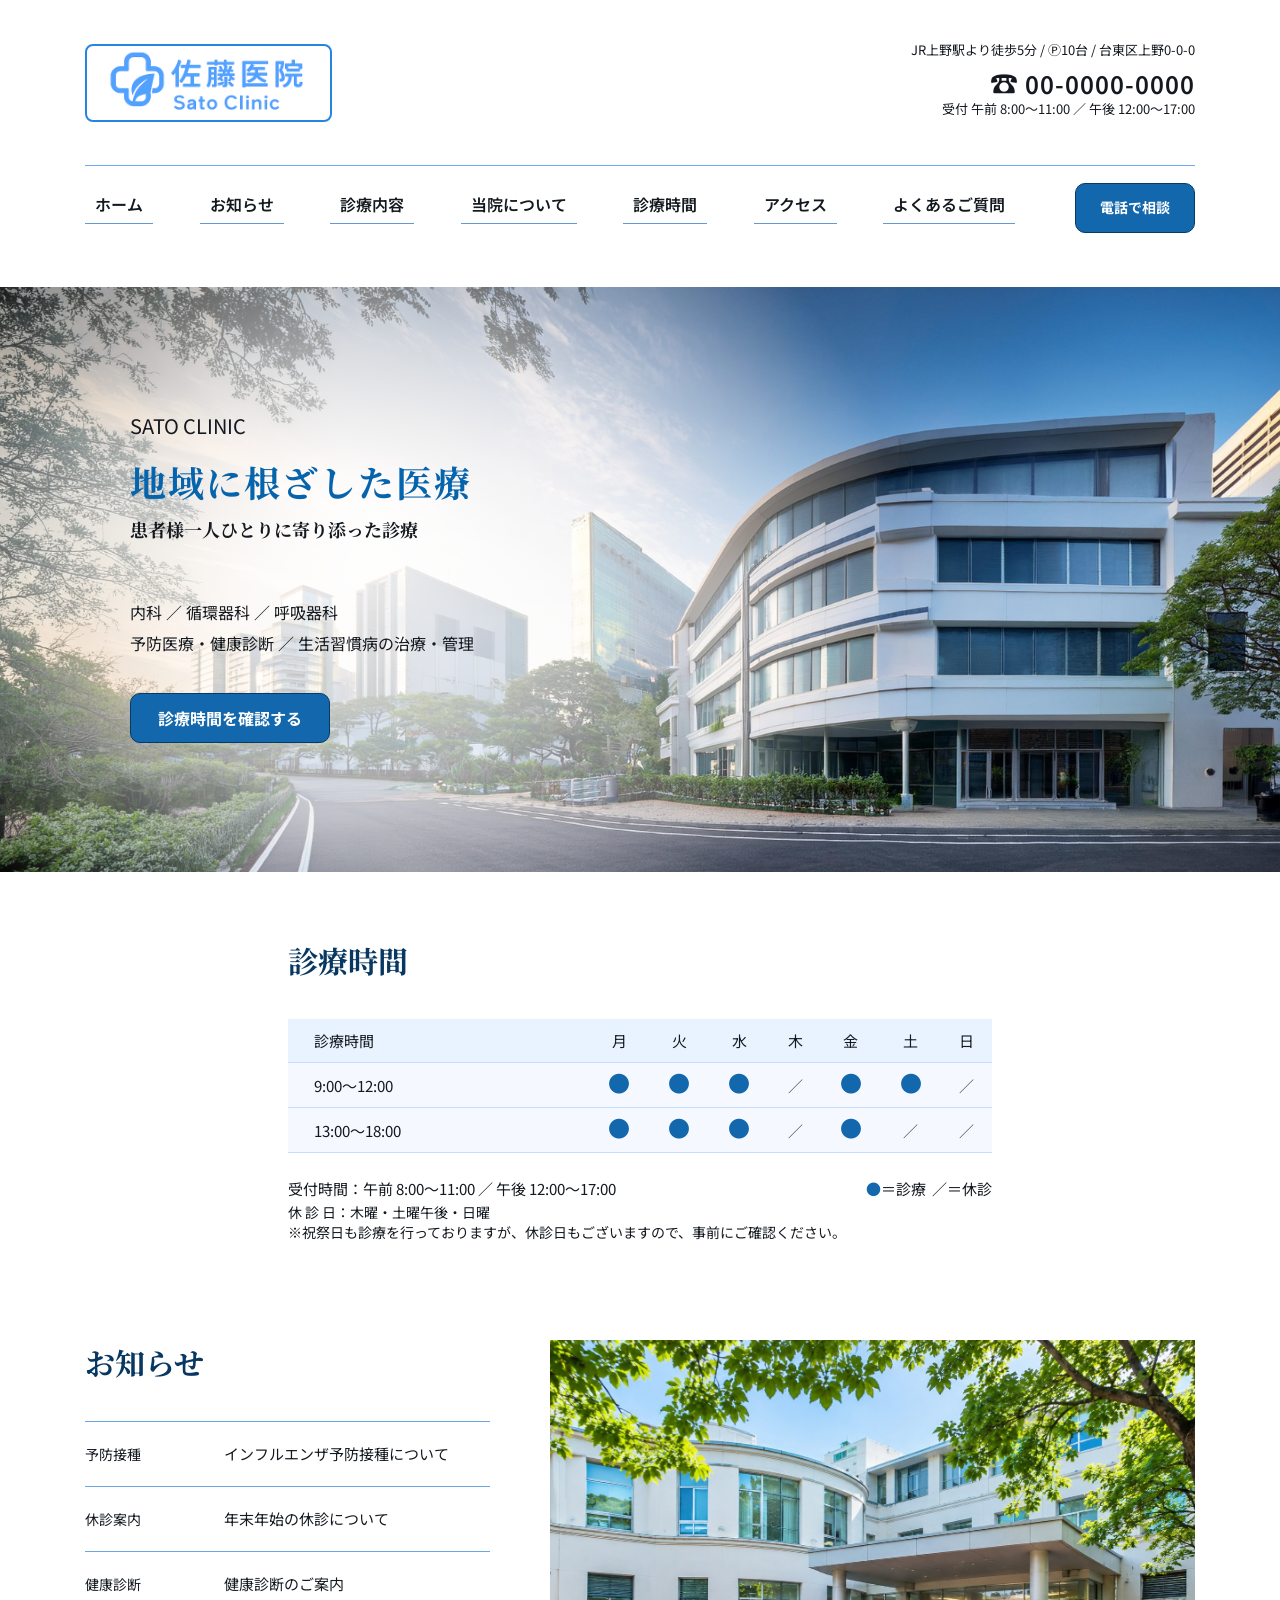
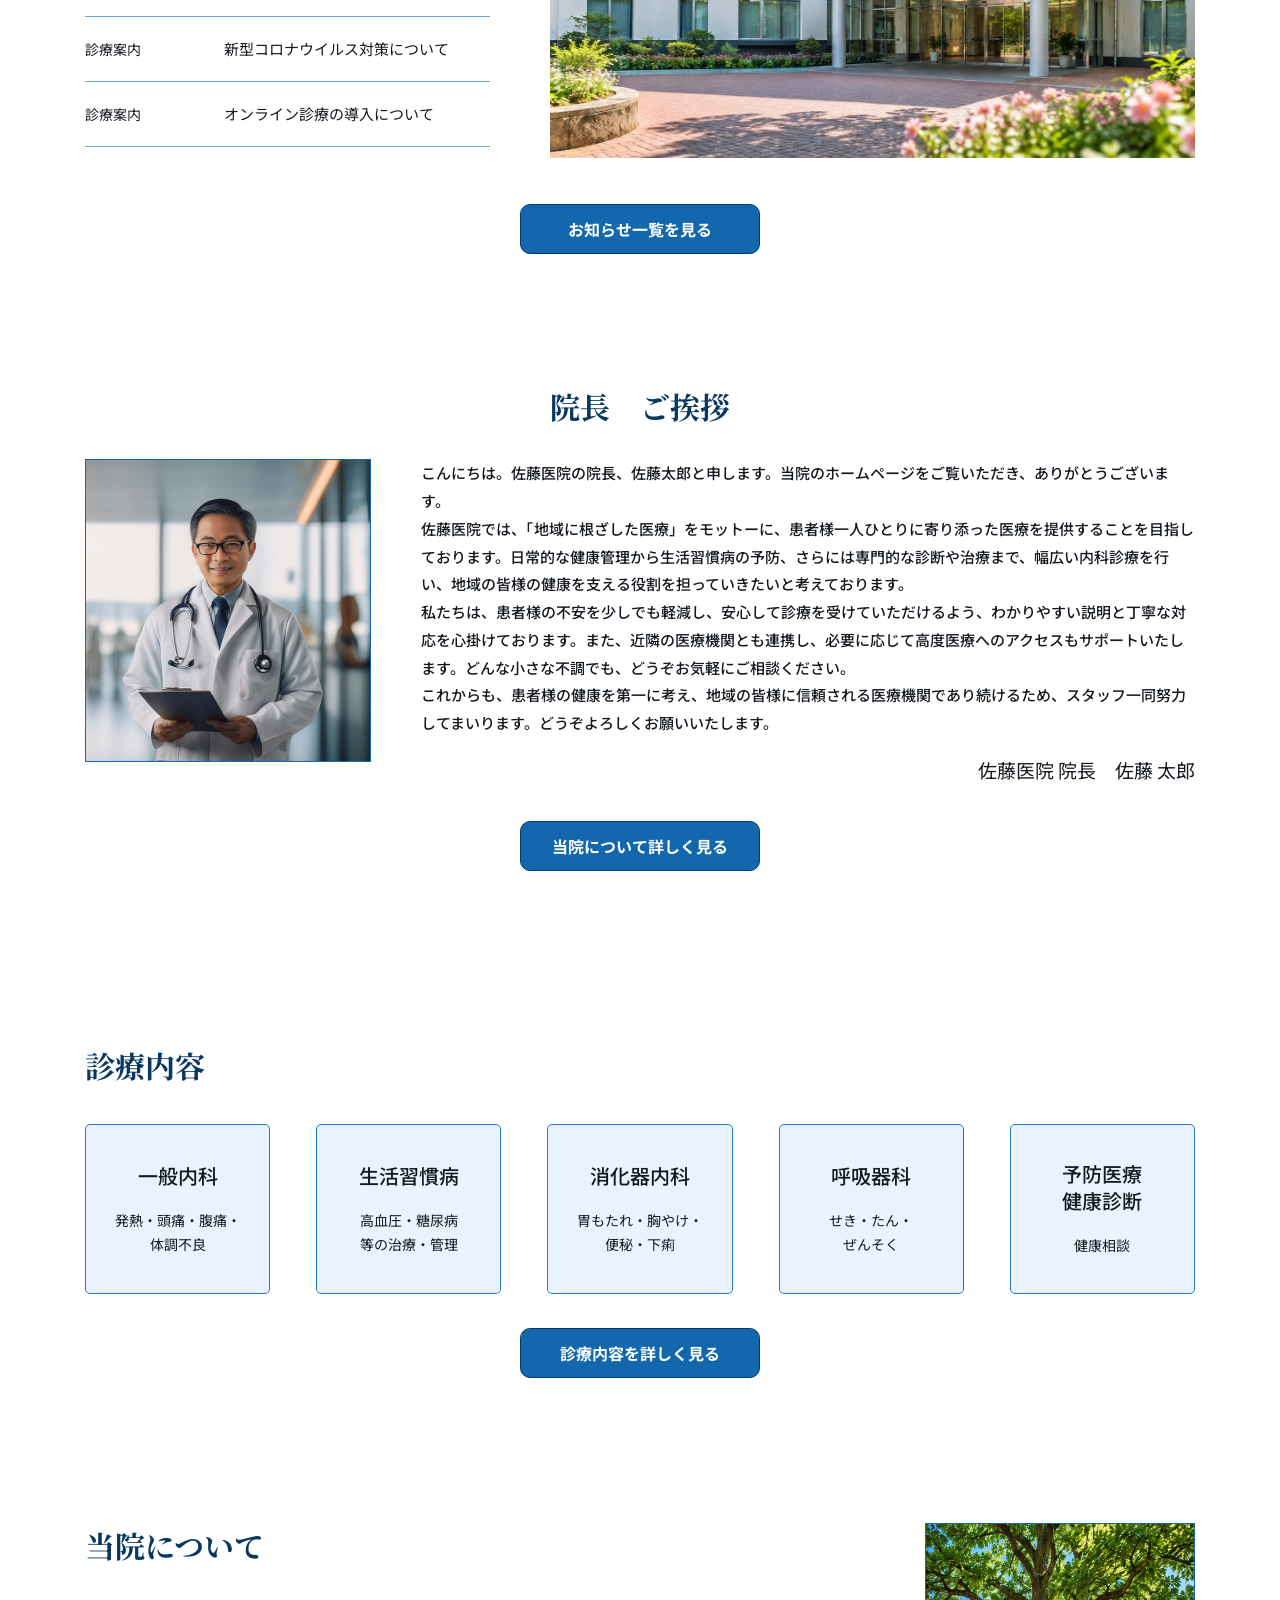
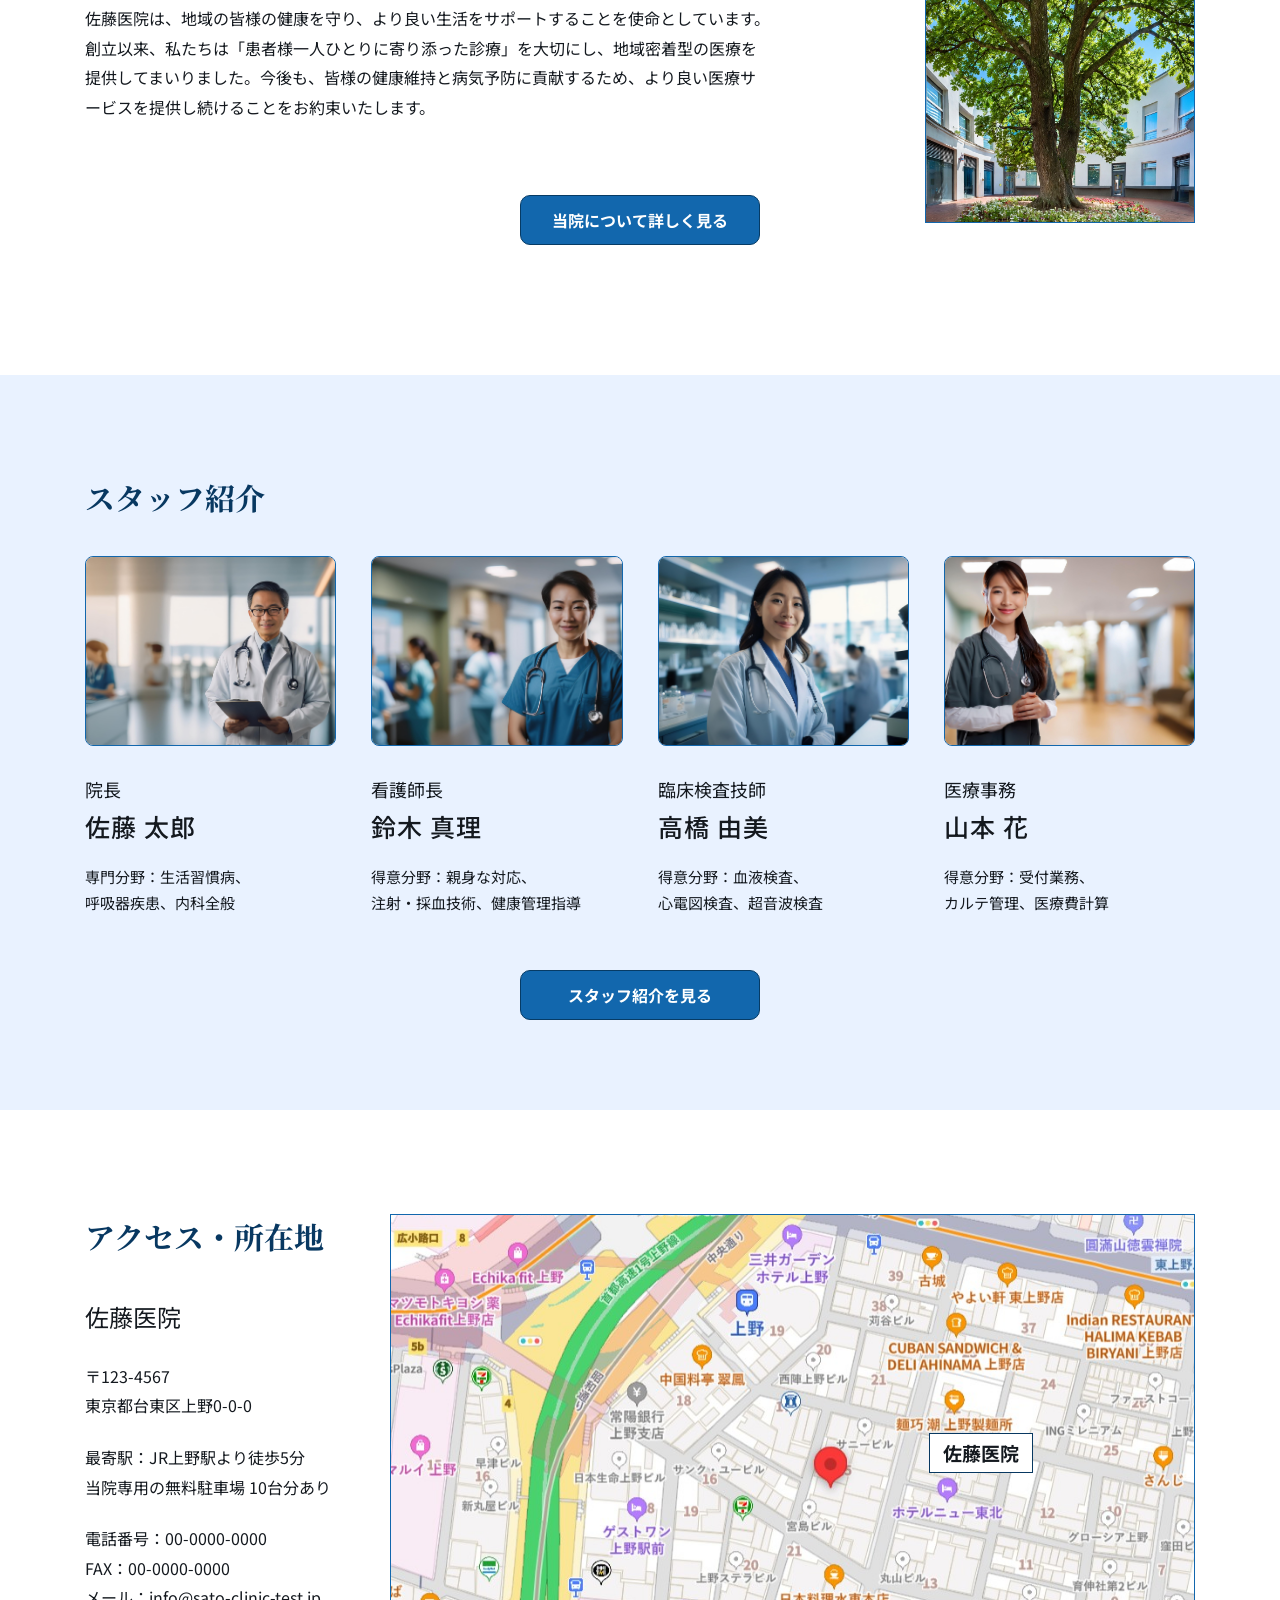
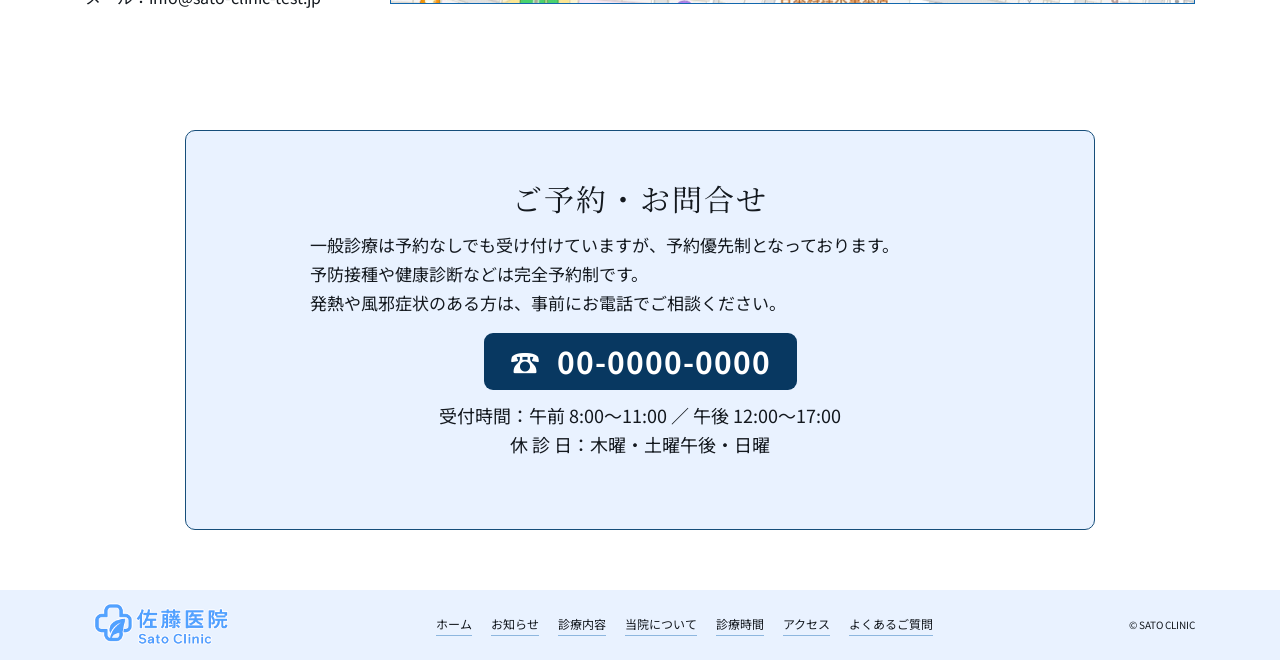
==== index.html @ e8b2b2b7 "佐藤医院フォルダ修正済み" ====
<!doctype html>
<html lang="ja"><head><meta charset="UTF-8"><meta name="viewport" content="width=device-width, initial-scale=1.0"><meta name="description" content="佐藤医院｜地域に根ざした医療。内科・循環器科・呼吸器科・予防医療・健康診断。"><title>ホーム | 佐藤医院</title>
<link rel="preconnect" href="https://fonts.googleapis.com"><link rel="preconnect" href="https://fonts.gstatic.com" crossorigin>
<link href="https://fonts.googleapis.com/css2?family=Noto+Sans+JP:wght@400;500;600;700&family=Noto+Serif+JP:wght@400;500;600;700&display=swap" rel="stylesheet"><link rel="stylesheet" href="./css/style.css"></head>
<body><a class="skip-link" href="#main">本文へ移動</a><header class="site-header" id="top"><div class="container header-main">
 <a href="index.html" class="site-logo"><img src="./img/Logo/logo.png" alt="佐藤医院 Sato Clinic"></a>
 <div class="header-contact"><p>JR上野駅より徒歩5分 / Ⓟ10台 / 台東区上野0-0-0</p><a class="header-phone" href="tel:0000000000"><span aria-hidden="true">☎</span> 00-0000-0000</a><p>受付 午前 8:00〜11:00 ／ 午後 12:00〜17:00</p></div></div>
 <nav class="container primary-nav" aria-label="メインナビゲーション"><div class="nav-links"><a href="index.html" aria-current="page">ホーム</a><a href="news.html" >お知らせ</a><a href="services.html" >診療内容</a><a href="about.html" >当院について</a><a href="hours.html#hours" >診療時間</a><a href="hours.html#access" >アクセス</a><a href="faq.html" >よくあるご質問</a></div><a class="button button-nav" href="tel:0000000000">電話で相談</a></nav></header><main id="main"><section class="hero"><div class="hero-image"></div><div class="container hero-overlay"><div class="hero-copy"><p class="hero-kicker">SATO CLINIC</p><h1>地域に根ざした医療</h1><p class="hero-subtitle">患者様一人ひとりに寄り添った診療</p><p class="hero-specialties">内科 ／ 循環器科 ／ 呼吸器科<br>予防医療・健康診断 ／ 生活習慣病の治療・管理</p><a class="button " href="hours.html#hours">診療時間を確認する</a></div></div></section>
<section class="home-hours section-space" id="home-hours"><div class="hours-home-wrap"><h2 class="section-heading">診療時間</h2><div class="hours-table"><table><thead><tr><th scope="col">診療時間</th><th scope="col">月</th><th scope="col">火</th><th scope="col">水</th><th scope="col">木</th><th scope="col">金</th><th scope="col">土</th><th scope="col">日</th></tr></thead><tbody><tr><th scope="row">9:00〜12:00</th><td><span class="open-mark" aria-label="診療">●</span></td><td><span class="open-mark" aria-label="診療">●</span></td><td><span class="open-mark" aria-label="診療">●</span></td><td class="off">／</td><td><span class="open-mark" aria-label="診療">●</span></td><td><span class="open-mark" aria-label="診療">●</span></td><td class="off">／</td></tr><tr><th scope="row">13:00〜18:00</th><td><span class="open-mark" aria-label="診療">●</span></td><td><span class="open-mark" aria-label="診療">●</span></td><td><span class="open-mark" aria-label="診療">●</span></td><td class="off">／</td><td><span class="open-mark" aria-label="診療">●</span></td><td class="off">／</td><td class="off">／</td></tr></tbody></table>
 <div class="hours-info"><span>受付時間：午前 8:00〜11:00 ／ 午後 12:00〜17:00</span><span><b class="open-mark">●</b>＝診療&nbsp; ／＝休診</span></div>
 <p>休 診 日：木曜・土曜午後・日曜<br>※祝祭日も診療を行っておりますが、休診日もございますので、事前にご確認ください。</p></div></div></section>
<section class="home-news section-space"><div class="container home-news-layout"><div><h2 class="section-heading">お知らせ</h2><ul class="news-list"><li><span class="news-cat">予防接種</span><a href="news.html#flu">インフルエンザ予防接種について</a></li><li><span class="news-cat">休診案内</span><a href="news.html#holiday">年末年始の休診について</a></li><li><span class="news-cat">健康診断</span><a href="news.html#checkup">健康診断のご案内</a></li><li><span class="news-cat">診療案内</span><a href="news.html#covid">新型コロナウイルス対策について</a></li><li><span class="news-cat">診療案内</span><a href="news.html#online">オンライン診療の導入について</a></li></ul></div><div class="news-visual"><img src="./img/courtyard-entrance.jpg" alt="木々と花に囲まれた佐藤医院の入口" loading="lazy"></div></div><div class="center-action"><a class="button wide-button" href="news.html">お知らせ一覧を見る</a></div></section>
<section class="home-greeting section-space"><div class="container"><h2 class="section-heading center">院長　ご挨拶</h2><div class="greeting-layout"><img class="greeting-photo" src="./img/Doctor_Image/sato_taro.jpg" alt="院長 佐藤太郎" loading="lazy"><div class="greeting-copy"><p>こんにちは。佐藤医院の院長、佐藤太郎と申します。当院のホームページをご覧いただき、ありがとうございます。</p>
<p>佐藤医院では、「地域に根ざした医療」をモットーに、患者様一人ひとりに寄り添った医療を提供することを目指しております。日常的な健康管理から生活習慣病の予防、さらには専門的な診断や治療まで、幅広い内科診療を行い、地域の皆様の健康を支える役割を担っていきたいと考えております。</p>
<p>私たちは、患者様の不安を少しでも軽減し、安心して診療を受けていただけるよう、わかりやすい説明と丁寧な対応を心掛けております。また、近隣の医療機関とも連携し、必要に応じて高度医療へのアクセスもサポートいたします。どんな小さな不調でも、どうぞお気軽にご相談ください。</p>
<p>これからも、患者様の健康を第一に考え、地域の皆様に信頼される医療機関であり続けるため、スタッフ一同努力してまいります。どうぞよろしくお願いいたします。</p><p class="signature">佐藤医院 院長　佐藤 太郎</p></div></div><div class="center-action"><a class="button wide-button" href="about.html#greeting">当院について詳しく見る</a></div></div></section>
<section class="home-services section-space"><div class="container"><h2 class="section-heading">診療内容</h2><div class="service-teasers"><a href="services.html#general"><strong>一般内科</strong><span>発熱・頭痛・腹痛・<br>体調不良</span></a><a href="services.html#lifestyle"><strong>生活習慣病</strong><span>高血圧・糖尿病<br>等の治療・管理</span></a><a href="services.html#digestive"><strong>消化器内科</strong><span>胃もたれ・胸やけ・<br>便秘・下痢</span></a><a href="services.html#respiratory"><strong>呼吸器科</strong><span>せき・たん・<br>ぜんそく</span></a><a href="services.html#exam"><strong>予防医療<br>健康診断</strong><span>健康相談</span></a></div><div class="center-action"><a class="button wide-button" href="services.html">診療内容を詳しく見る</a></div></div></section>
<section class="home-about section-space"><div class="container about-home-layout"><div><h2 class="section-heading">当院について</h2><p>佐藤医院は、地域の皆様の健康を守り、より良い生活をサポートすることを使命としています。創立以来、私たちは「患者様一人ひとりに寄り添った診療」を大切にし、地域密着型の医療を提供してまいりました。今後も、皆様の健康維持と病気予防に貢献するため、より良い医療サービスを提供し続けることをお約束いたします。</p></div><img src="./img/courtyard-tree.jpg" alt="中庭の大きな木" loading="lazy"></div><div class="center-action"><a class="button wide-button" href="about.html">当院について詳しく見る</a></div></section>
<section class="home-staff section-space"><div class="container"><h2 class="section-heading">スタッフ紹介</h2><div class="staff-grid"><article class="staff-card"><img src="./img/Doctor_Image/sato_taro.jpg" alt="佐藤 太郎の写真" loading="lazy"><div class="staff-role">院長</div><h3>佐藤 太郎</h3><p>専門分野：生活習慣病、<br>呼吸器疾患、内科全般</p></article><article class="staff-card"><img src="./img/Doctor_Image/suzuki_mari.jpg" alt="鈴木 真理の写真" loading="lazy"><div class="staff-role">看護師長</div><h3>鈴木 真理</h3><p>得意分野：親身な対応、<br>注射・採血技術、健康管理指導</p></article><article class="staff-card"><img src="./img/Doctor_Image/takahashi_yumi.jpg" alt="高橋 由美の写真" loading="lazy"><div class="staff-role">臨床検査技師</div><h3>高橋 由美</h3><p>得意分野：血液検査、<br>心電図検査、超音波検査</p></article><article class="staff-card"><img src="./img/Doctor_Image/yamamoto_hana.jpg" alt="山本 花の写真" loading="lazy"><div class="staff-role">医療事務</div><h3>山本 花</h3><p>得意分野：受付業務、<br>カルテ管理、医療費計算</p></article></div><div class="center-action"><a class="button wide-button" href="about.html#staff">スタッフ紹介を見る</a></div></div></section>
<section class="home-access section-space"><div class="container access-home-layout"><div><h2 class="section-heading">アクセス・所在地</h2><p class="access-name">佐藤医院</p><p>〒123-4567<br>東京都台東区上野0-0-0</p><p>最寄駅：JR上野駅より徒歩5分<br>当院専用の無料駐車場 10台分あり</p><p>電話番号：00-0000-0000<br>FAX：00-0000-0000<br>メール：info@sato-clinic-test.jp</p></div><a class="map-frame" href="hours.html#access"><img src="./img/map.jpg" alt="佐藤医院付近の地図" loading="lazy"><span>佐藤医院</span></a></div></section>
<div class="container home-cta"><aside class="contact-box" aria-label="ご予約・お問い合わせ"><h2>ご予約・お問合せ</h2><p class="cta-note">一般診療は予約なしでも受け付けていますが、予約優先制となっております。<br>予防接種や健康診断などは完全予約制です。<br>発熱や風邪症状のある方は、事前にお電話でご相談ください。</p><a class="contact-tel" href="tel:0000000000">☎ &nbsp;00-0000-0000</a>
 <p>受付時間：午前 8:00〜11:00 ／ 午後 12:00〜17:00<br>休 診 日：木曜・土曜午後・日曜</p></aside></div></main><footer class="site-footer"><div class="container footer-inner"><a href="index.html" class="footer-logo"><img src="./img/Logo/logo.png" alt="佐藤医院"></a><nav aria-label="フッターナビゲーション"><a href="index.html">ホーム</a><a href="news.html">お知らせ</a><a href="services.html">診療内容</a><a href="about.html">当院について</a><a href="hours.html#hours">診療時間</a><a href="hours.html#access">アクセス</a><a href="faq.html">よくあるご質問</a></nav><small>© SATO CLINIC</small></div></footer></body></html>
---- css/style.css ----
@charset "UTF-8";
:root{--blue:#1267ad;--deep:#083861;--pale:#e9f2ff;--pale2:#f3f7ff;--line:#68a8e5;--text:#14191f;}
*,*::before,*::after{box-sizing:border-box}html{scroll-behavior:smooth}body{margin:0;min-width:1200px;font-family:'Noto Sans JP',sans-serif;font-size:16px;line-height:1.72;color:var(--text);background:#fff}a{color:inherit;text-decoration:none}a:hover{opacity:.78}img{display:block;max-width:100%}h1,h2,h3,h4,p{margin-top:0}p{margin-bottom:16px}.container{width:1110px;max-width:calc(100% - 60px);margin-inline:auto}.narrow-page{width:910px;margin-inline:auto}.skip-link{position:absolute;top:-70px;left:12px;background:white;padding:12px;z-index:90}.skip-link:focus{top:5px}
.site-header{background:#fff}.header-main{height:166px;display:flex;align-items:center;justify-content:space-between;border-bottom:1px solid #70aaf2}.site-logo img{width:247px;height:auto}.header-contact{text-align:right;line-height:1.3}.header-contact p{font-size:13px;margin:0 0 5px}.header-contact .header-phone{font-size:24px;font-weight:600;letter-spacing:1px;display:block}.header-contact .header-phone span{font-size:28px}.primary-nav{display:flex;align-items:center;justify-content:space-between;height:83px;gap:40px}.nav-links{display:flex;align-items:center;justify-content:space-between;flex:1;max-width:930px}.nav-links a{display:block;white-space:nowrap;font-size:16px;font-weight:600;border-bottom:1px solid #629ad1;padding:0 10px 5px}.button{display:inline-flex;align-items:center;justify-content:center;background:var(--blue);border:1px solid #063b65;color:#fff;border-radius:10px;font-weight:700;text-align:center;min-height:50px;padding:10px 27px;line-height:1.5;white-space:nowrap;transition:background .15s,opacity .15s}.button:hover{background:#074f8d;opacity:1}.button-nav{border-radius:10px;min-width:120px;font-size:14px;min-height:50px;padding:8px 14px}.wide-button{width:240px}.button-small{min-height:38px;font-size:14px;border-radius:6px;padding:5px 20px}
.site-footer{margin-top:60px;background:var(--pale);min-height:70px}.footer-inner{display:flex;justify-content:space-between;align-items:center;min-height:70px;gap:25px}.footer-logo img{width:155px}.site-footer nav{display:flex;align-items:center;justify-content:space-between;gap:19px}.site-footer nav a{font-size:12px;border-bottom:1px solid #8eb7df;white-space:nowrap}.site-footer small{white-space:nowrap;font-size:10px}.section-heading{font-family:'Noto Serif JP',serif;font-size:30px;font-weight:700;line-height:1.5;color:var(--deep);margin-bottom:36px}.section-heading.center{text-align:center}.section-space{padding-top:90px;padding-bottom:70px}.center-action{text-align:center;margin-top:34px}
.hero{height:585px;position:relative;overflow:hidden}.hero-image{position:absolute;inset:0;background:url('../img/hero.jpg') center center/cover no-repeat}.hero-overlay{position:relative;height:100%;display:flex;align-items:center}.hero-copy{margin-left:45px;margin-top:-7px;max-width:670px}.hero-kicker{font-size:20px;margin-bottom:12px}.hero h1{font-family:'Noto Serif JP',serif;color:#0664ad;font-size:36px;letter-spacing:2px;line-height:1.5;margin-bottom:5px}.hero-subtitle{font-family:'Noto Serif JP',serif;font-weight:700;font-size:18px}.hero-specialties{margin-top:52px;line-height:1.95;font-size:16px;margin-bottom:34px}.hero .button{min-width:180px}
.hours-home-wrap{width:704px;margin:auto}.home-hours{padding-top:66px;padding-bottom:26px}.hours-table{width:100%;font-size:15px}.hours-table table{width:100%;border-collapse:collapse;text-align:center}.hours-table th,.hours-table td{padding:8px 12px;border-bottom:1px solid #c6ddff;white-space:nowrap;line-height:1.8}.hours-table thead{background:var(--pale)}.hours-table tbody{background:#f5f8ff}.hours-table thead th{font-weight:400}.hours-table th:first-child{text-align:left;padding-left:26px;min-width:230px;font-weight:400}.hours-table .open-mark,.open-mark{color:var(--blue)}.hours-table td .open-mark{font-size:22px;line-height:1}.hours-table .off{color:#4c4c4c}.hours-info{display:flex;justify-content:space-between;gap:10px;padding-top:23px}.hours-table>p{font-size:14px;line-height:1.45;margin:0}
.home-news{padding-top:72px;padding-bottom:50px}.home-news-layout{display:grid;grid-template-columns:405px 1fr;gap:60px;align-items:start}.home-news .news-visual img{width:645px;height:418px;object-fit:cover}.news-list{padding:0;list-style:none;margin:10px 0 0;border-top:1px solid var(--line)}.news-list li{border-bottom:1px solid var(--line);display:flex;align-items:center;gap:35px;padding:18px 0;min-height:65px}.news-list a{font-size:15px}.news-cat{font-size:14px;white-space:nowrap;min-width:104px}.home-news .center-action{margin-top:46px}
.home-greeting{padding-top:80px;padding-bottom:90px}.home-greeting .section-heading{margin-bottom:30px}.greeting-layout{display:grid;grid-template-columns:286px 1fr;gap:50px;align-items:start}.greeting-photo{width:286px;height:303px;object-fit:cover;object-position:90% center;border:1px solid var(--blue)}.greeting-copy{font-size:15px;font-weight:500;line-height:1.85}.greeting-copy p{margin-bottom:0}.signature{text-align:right;font-size:19px;font-weight:400;margin-top:15px!important}.home-services{padding-top:82px}.service-teasers{display:grid;grid-template-columns:repeat(5,1fr);gap:46px}.service-teasers a{border:1px solid #217ad0;border-radius:5px;background:var(--pale);height:170px;padding:28px 16px;display:flex;flex-direction:column;justify-content:center;align-items:center;text-align:center}.service-teasers strong{font-size:20px;font-weight:500;line-height:1.35}.service-teasers span{font-size:14px;margin-top:20px;line-height:1.65}.home-about{padding-top:75px;padding-bottom:130px}.about-home-layout{display:grid;grid-template-columns:685px 270px;justify-content:space-between;gap:30px}.about-home-layout p{line-height:1.85}.about-home-layout img{width:270px;height:300px;object-fit:cover;border:1px solid var(--blue)}.home-about .center-action{margin-top:-28px}
.home-staff{background:var(--pale);padding-top:100px;padding-bottom:90px}.staff-grid{display:grid;grid-template-columns:repeat(4,1fr);gap:35px}.staff-card img{width:100%;height:190px;object-fit:cover;border:1px solid var(--blue);border-radius:8px}.staff-card img[src="./img/Doctor_Image/yamamoto_hana.jpg"]{object-position:20% center}.staff-role{font-size:18px;margin:28px 0 0}.staff-card h3{font-size:25px;font-weight:500;margin:0 0 16px;letter-spacing:1px}.staff-card p{font-size:15px;line-height:1.75}.home-staff .center-action{margin-top:38px}.home-access{padding:104px 0 65px}.access-home-layout{display:grid;grid-template-columns:270px 1fr;gap:35px}.access-home-layout p{line-height:1.85;margin:0 0 22px}.access-name{font-size:24px}.map-frame{position:relative;display:block;overflow:hidden;border:1px solid var(--blue)}.map-frame img{height:100%;width:100%;object-fit:cover}.access-home-layout .map-frame{height:390px}.map-frame span{position:absolute;top:56%;left:67%;background:white;border:1px solid var(--deep);font-size:19px;font-weight:700;padding:3px 13px;white-space:nowrap}
.home-cta{margin-top:30px}.contact-box{width:910px;max-width:100%;margin:0 auto;background:var(--pale);border:1px solid #164e7a;border-radius:10px;min-height:200px;padding:26px 35px 28px;text-align:center}.contact-box h2{font-family:'Noto Serif JP',serif;font-weight:400;font-size:30px;line-height:1.5;margin-bottom:10px;letter-spacing:2px}.contact-box .cta-note{text-align:left;max-width:660px;margin:0 auto 15px;font-size:17px;line-height:1.7}.contact-tel{display:inline-flex;background:var(--deep);color:#fff;font-size:30px;font-weight:700;letter-spacing:1px;line-height:1.5;padding:6px 26px;border-radius:9px}.contact-box>p:last-child{margin:11px 0 0;line-height:1.6;font-size:18px}.home-cta .contact-box{min-height:400px;padding-top:45px;padding-bottom:50px}
.page-band{background:var(--pale);min-height:158px}.band-inner{display:flex;align-items:center;gap:90px;min-height:158px}.page-band h1{font-family:'Noto Serif JP',serif;font-size:37px;letter-spacing:6px;font-weight:500;white-space:nowrap;margin:0}.page-band p{font-size:16px;line-height:1.6;margin:0}.jump-grid{display:grid;grid-template-columns:1fr 1fr;gap:14px 30px}.jump-grid a{background:var(--pale);border:1px solid var(--blue);border-radius:9px;min-height:66px;padding:10px 30px;display:flex;align-items:center;font-size:22px;font-weight:400}.jump-grid a:hover{background:#d4e6fc}.page-cta{margin-top:75px;margin-bottom:70px}
.service-intro{padding:60px 0 65px}.service-intro>p{max-width:910px;margin:0 auto 63px;font-size:19px;line-height:1.9;letter-spacing:1px}.service-content{padding-top:20px}.treatment-grid{display:grid;grid-template-columns:repeat(2,1fr);gap:30px 50px}.treatment-card{border:1px solid var(--blue);border-radius:10px;padding:30px;scroll-margin-top:30px}.treatment-card h2{background:var(--pale);border-radius:10px;font-size:22px;font-weight:400;line-height:1.45;margin:0 0 18px;padding:5px 20px}.treatment-photo{position:relative;border:1px solid var(--blue);height:224px;overflow:hidden}.treatment-photo img{position:absolute;width:100%;height:100%;object-fit:cover}.treatment-photo p{position:absolute;left:0;right:0;bottom:0;margin:0;background:#ffffffb8;padding:9px 19px;font-size:18px;line-height:1.68}.back-top{text-align:right;font-size:14px;margin:25px 0}.back-top a:hover{text-decoration:underline}
.about-index{padding:78px 0 100px}.about-introduction{background:var(--pale);padding:78px 0 100px}.intro-cols{display:grid;grid-template-columns:540px 1fr;gap:70px;align-items:start}.intro-cols .photo-frame{width:540px;height:320px;overflow:hidden;border:1px solid var(--blue)}.intro-cols .photo-frame img{width:100%;height:100%;object-fit:cover;transform:scale(1.3);transform-origin:center bottom;object-position:30% center}.intro-cols p{font-size:20px;letter-spacing:1px;line-height:1.9}.about-greeting{padding-top:120px}.greeting-landscape{width:540px;height:300px;object-fit:cover;border:1px solid var(--blue);margin:0 auto 40px}.long-text{font-size:19px;line-height:1.85;letter-spacing:.6px}.long-text p{margin-bottom:12px}.about-policy{background:linear-gradient(#ffffffe0,#ffffffe0),url('../img/Hospital_Exterior/hospital_4.jpg') center/cover fixed;padding-top:80px;padding-bottom:85px}.policy-section{margin-bottom:30px}.policy-section h3{font-family:'Noto Serif JP',serif;color:var(--deep);font-size:24px;letter-spacing:1px;margin-bottom:8px}.policy-section p{font-size:17px;line-height:1.8}.subpolicy-cols{display:grid;grid-template-columns:1fr 1fr;gap:50px}.subpolicy-cols h4{font-weight:600;margin-bottom:3px}.principle-section>p,.about-staff>p{font-size:18px;line-height:1.85}.principles-table{width:100%;border-collapse:collapse;margin-top:25px;font-size:17px}.principles-table th,.principles-table td{border-top:1px solid #ccdce7;padding:14px 20px;text-align:left}.principles-table th{width:40%;font-weight:500}.principles-table tr:last-child>*{border-bottom:1px solid #ccdce7}.staff-profiles{display:grid;grid-template-columns:1fr 1fr;gap:55px 65px;margin-top:40px}.staff-profile img{width:100%;height:275px;object-fit:cover;border:1px solid var(--blue)}.staff-profile img[src="./img/Doctor_Image/takahashi_yumi.jpg"]{object-position:90% center}.staff-profile img[src="./img/Doctor_Image/yamamoto_hana.jpg"]{object-position:center top}.staff-profile h3{font-size:23px;margin:0 0 8px}.staff-profile .staff-role{margin:17px 0 0}.staff-profile p{font-size:16px}.staff-profile details summary{cursor:pointer;display:inline-block;border-bottom:1px solid var(--blue);color:#06446f;font-size:15px}.staff-profile details p{padding:12px;background:var(--pale);margin:10px 0}.staff-profile .director-comment-sentence{display:inline-block;white-space:nowrap;letter-spacing:-1px}
.news-page{padding-top:92px}.news-page>.news-list li{min-height:72px;gap:100px}.news-page .news-cat{min-width:120px;text-align:center;padding:5px 14px;border:1px solid var(--blue);border-radius:3px;background:var(--pale)}.news-page .news-list{margin-bottom:95px}.news-detail-title{margin:0 0 40px}.news-detail-card{border:1px solid #8ab5dc;padding:35px 80px;margin:0 0 38px;min-height:215px;scroll-margin-top:30px}.news-detail-card h3{font-family:'Noto Serif JP',serif;font-size:22px;font-weight:500;margin:10px 0 20px}.news-detail-card p{font-size:17px;line-height:1.7;margin:0 0 4px}.news-detail-card .button{display:flex;width:fit-content;margin:20px auto 0}
.standalone-hours{padding:105px 0 150px;width:704px;margin:0 auto;scroll-margin-top:20px}.standalone-hours .section-heading{margin-bottom:45px}.access-heading{background:var(--pale);padding:30px 0}.access-band-content{display:grid;grid-template-columns:260px 1fr;gap:25px;align-items:center}.access-band-content h2{font-family:'Noto Serif JP',serif;font-size:35px;font-weight:500;letter-spacing:3px;margin:0}.access-band-content p{margin:4px 0;font-size:18px;letter-spacing:1px}.access-content{padding:70px 0 35px;scroll-margin-top:15px}.access-map{width:100%;height:420px}.access-methods{display:grid;grid-template-columns:repeat(3,1fr);gap:30px;margin-top:40px}.access-methods article{background:var(--pale);border:1px solid #9cabc0;border-radius:10px;padding:29px 20px 25px;min-height:190px}.access-methods h3{font-size:21px;font-family:'Noto Serif JP',serif;font-weight:500;margin-bottom:20px}.access-methods p{font-size:16px;line-height:1.7}
.faq-index{padding:70px 0 30px}.faq-body{padding-bottom:10px}.faq-group{margin-bottom:62px;scroll-margin-top:25px}.faq-group h2{background:var(--pale);font-size:21px;letter-spacing:1px;color:var(--deep);padding:7px 16px;margin:0 0 16px;font-weight:700}.faq-item{margin:0 0 16px}.faq-item summary{display:flex;justify-content:space-between;align-items:center;list-style:none;border:1px solid #8da5bb;border-radius:5px;padding:7px 15px;background:#fff;cursor:pointer;font-size:18px}.faq-item summary::-webkit-details-marker{display:none}.faq-item summary:after{content:'';display:block;width:0;height:0;border-top:10px solid var(--blue);border-left:8px solid transparent;border-right:8px solid transparent}.faq-item:not([open]) summary:after{transform:rotate(-90deg)}.faq-answer{margin-top:5px;padding:14px 48px 17px;background:var(--pale);border-radius:5px;line-height:1.85;font-size:17px}.faq-cta h2{font-size:24px;letter-spacing:1px;margin:0 0 15px}
@media print{.site-header,.site-footer{break-inside:avoid}.section-space,.news-detail-card,.treatment-card{break-inside:avoid}}
/* Desktop fidelity refinements derived from the supplied 1440px reference sheets. */
.site-logo{width:247px;height:78px;border:2px solid #2785e2;border-radius:8px;display:flex;align-items:center;justify-content:center;flex:none}
.site-logo img{width:225px}
.hero{margin-top:38px}
.hero-image::before{content:"";position:absolute;inset:0;background:radial-gradient(ellipse 530px 450px at 29% 46%,rgba(255,255,255,.91) 0%,rgba(255,255,255,.63) 48%,rgba(255,255,255,0) 100%)}
.treatment-photo{height:300px}
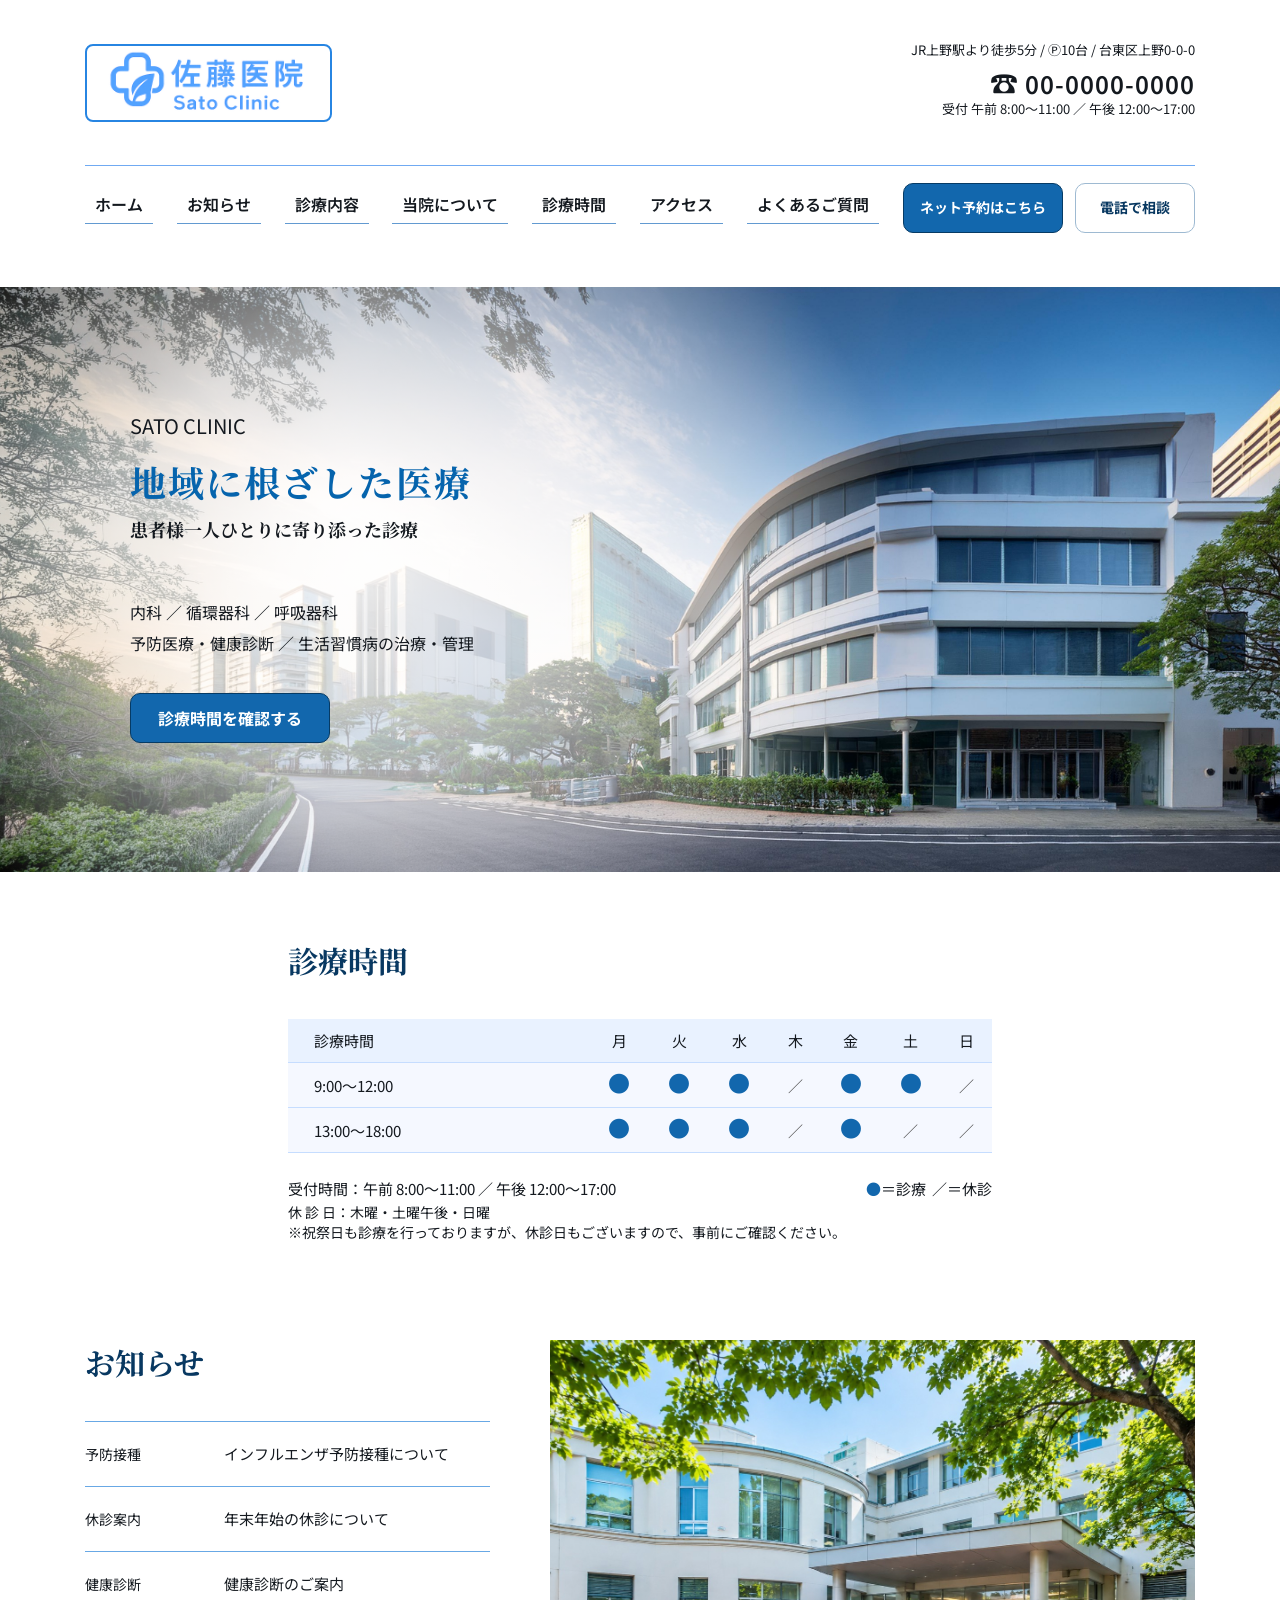
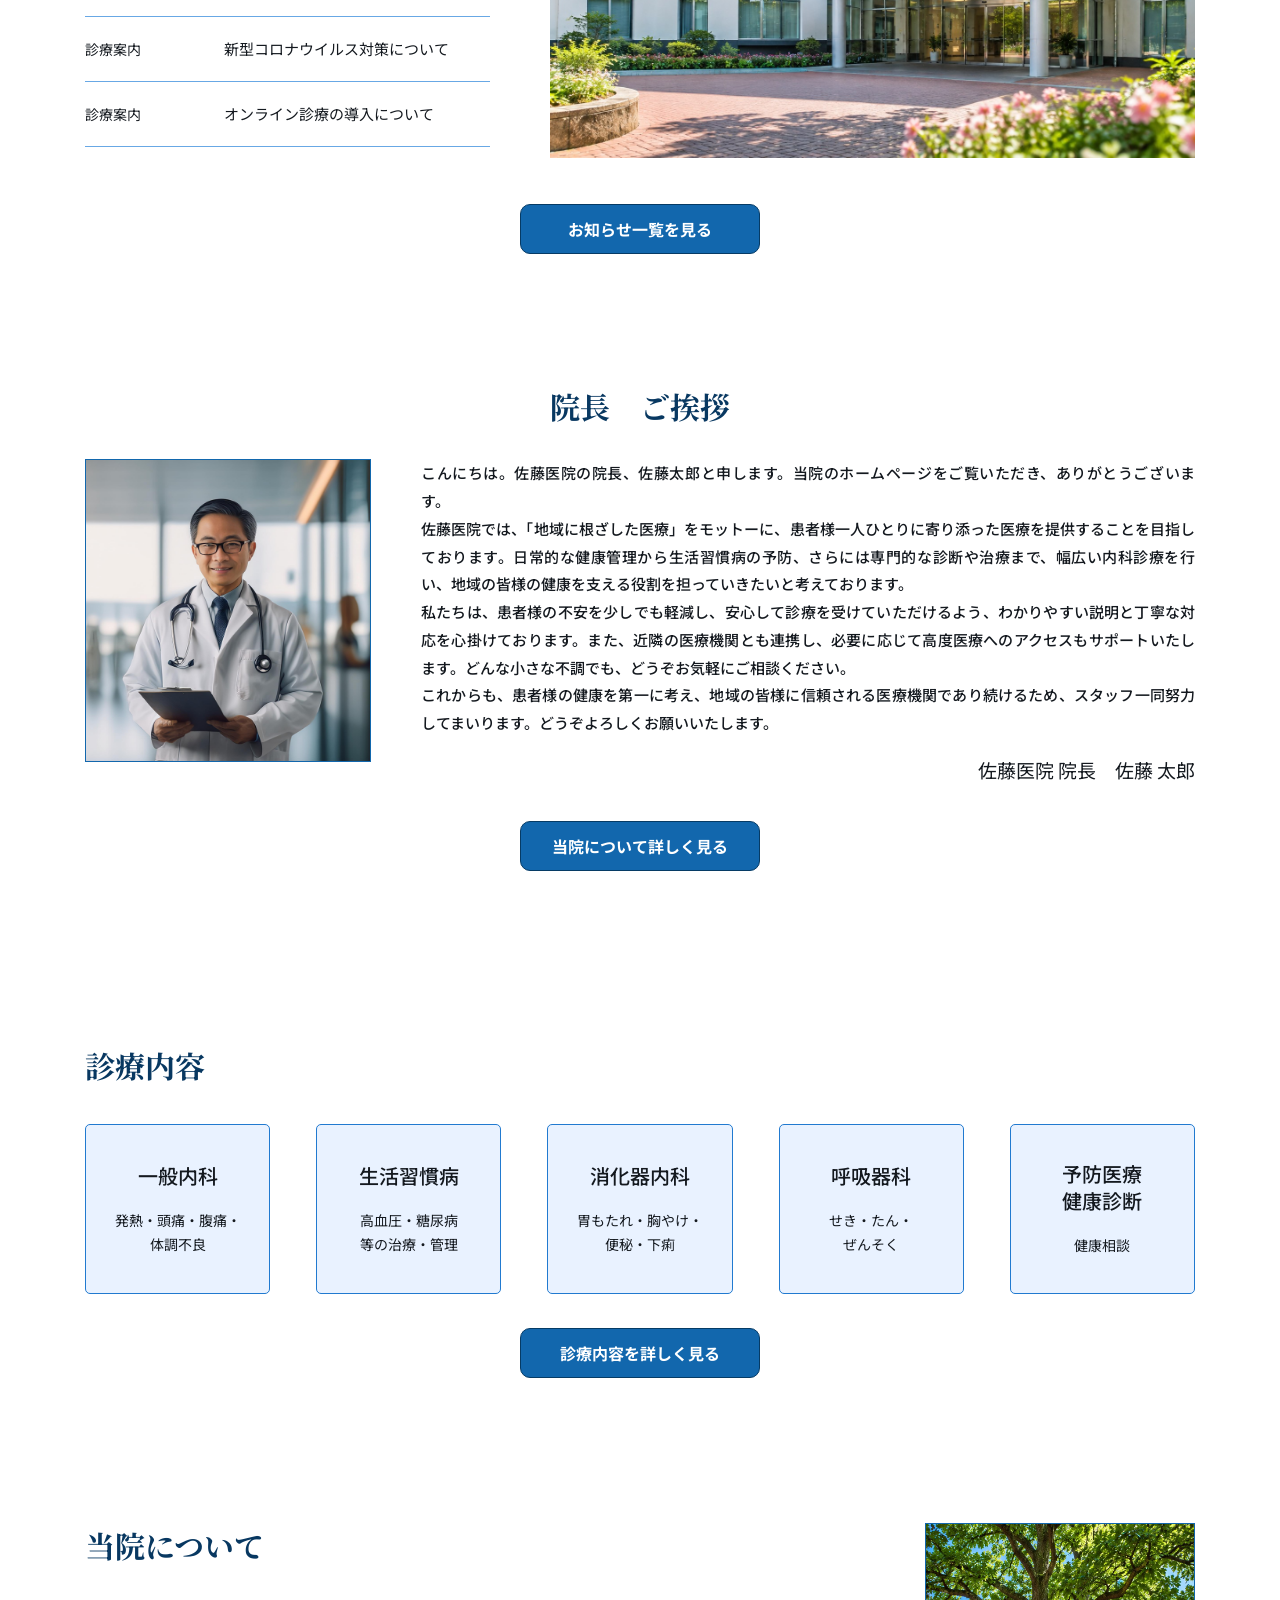
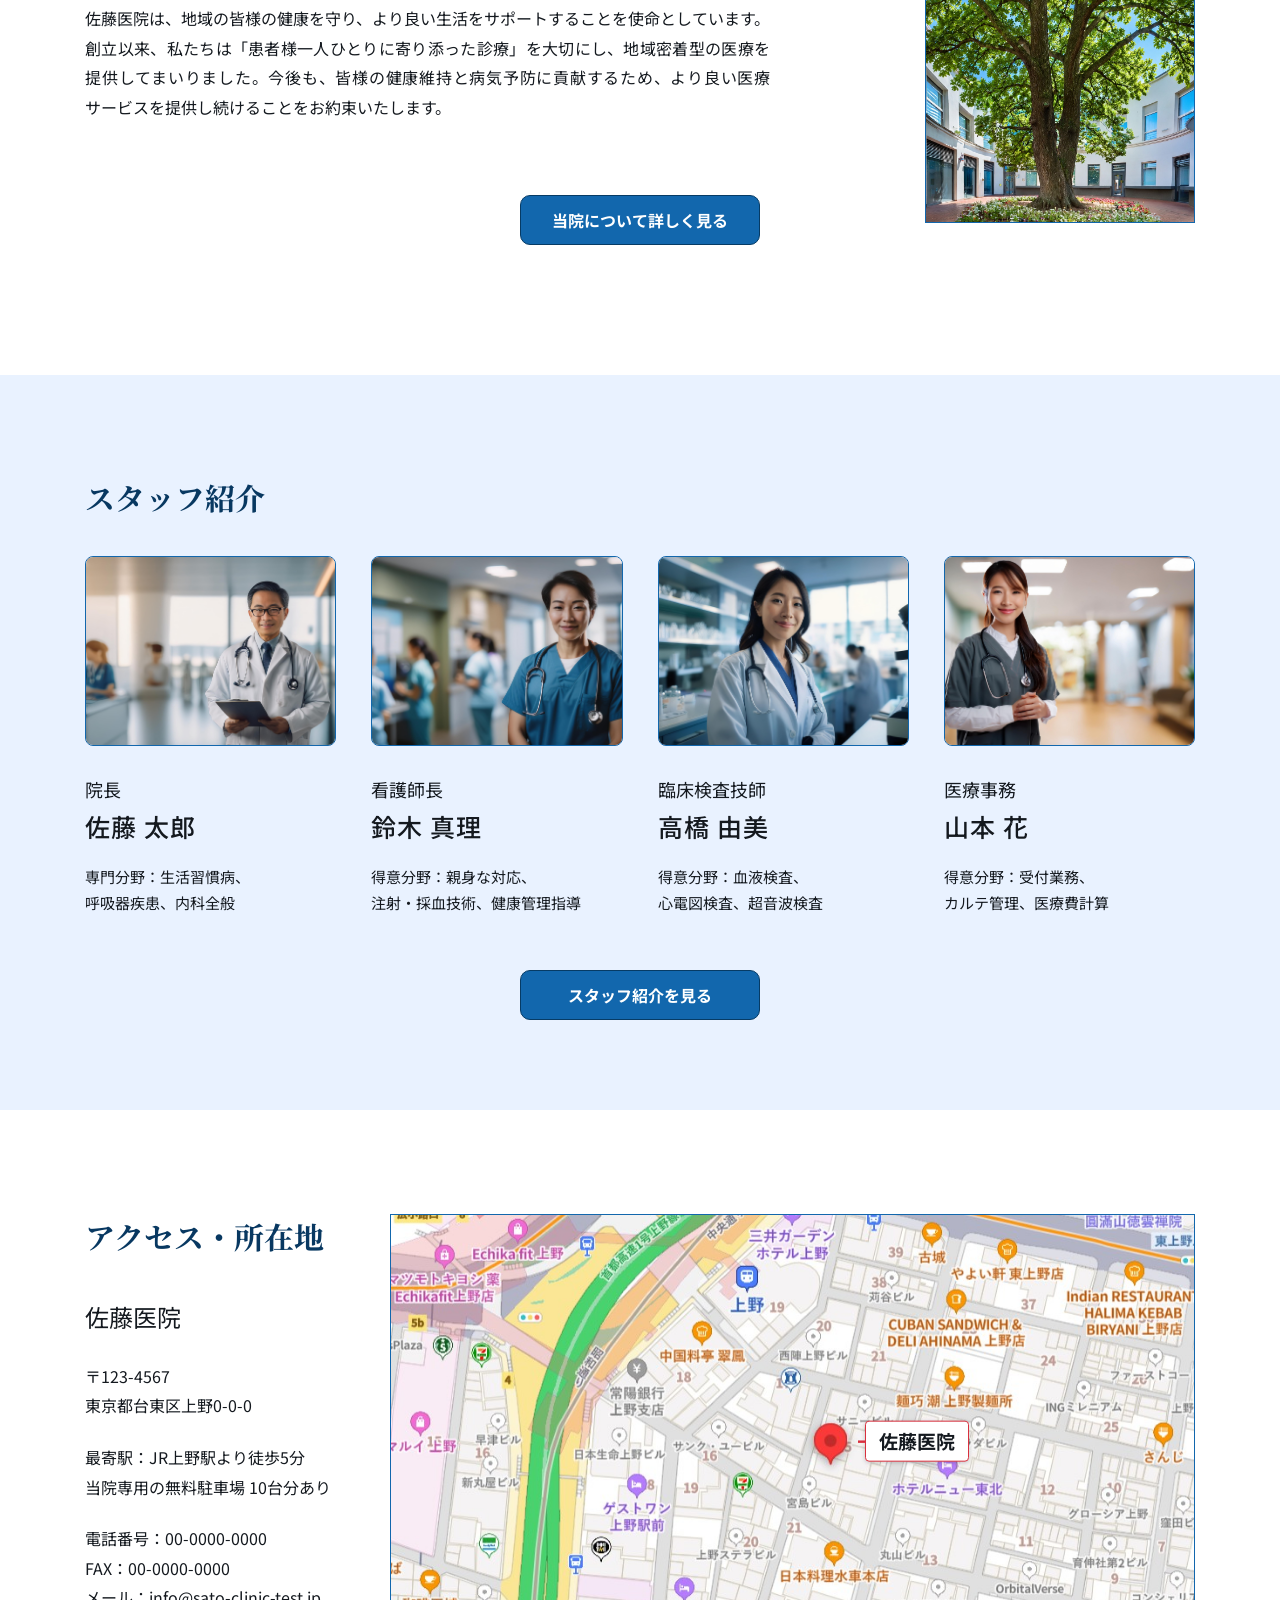
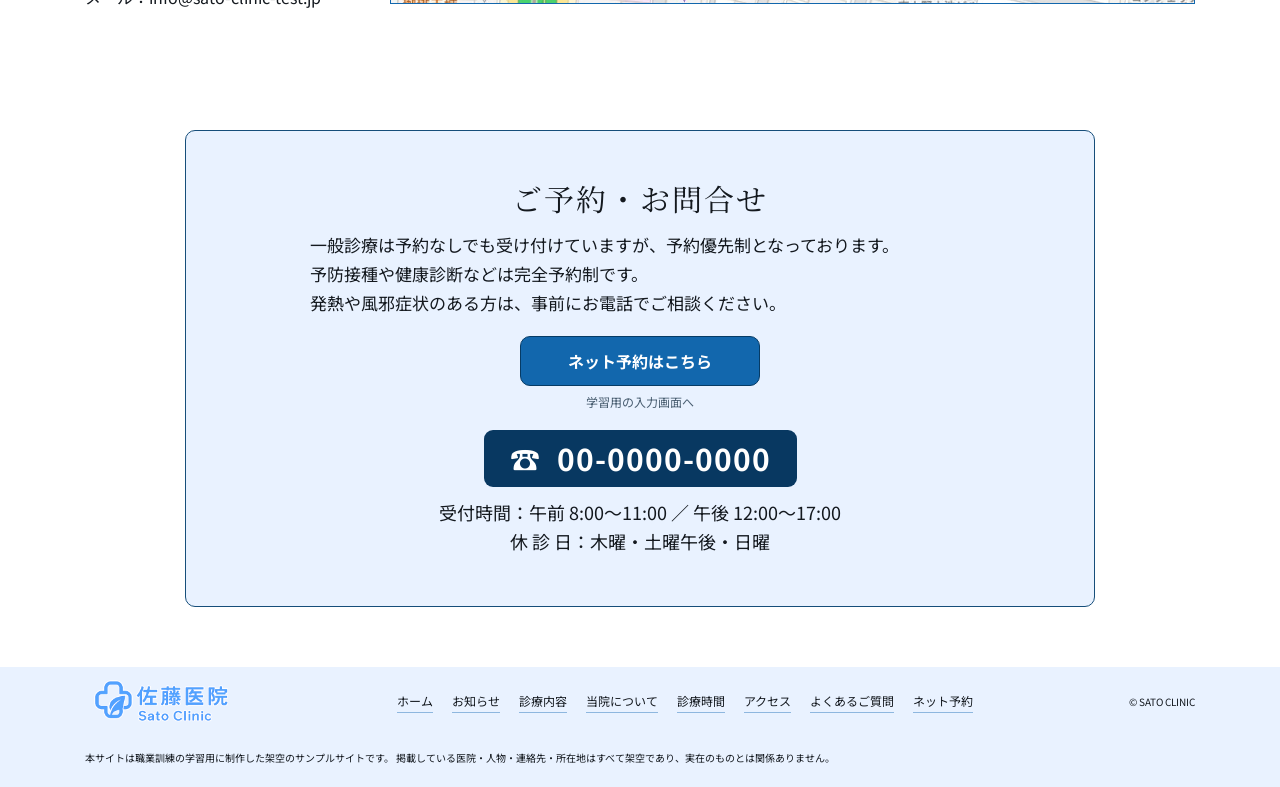
==== commit f9549a64: "佐藤クリニック完了" ====
--- a/index.html
+++ b/index.html
@@ -1,22 +1,25 @@
 <!doctype html>
-<html lang="ja"><head><meta charset="UTF-8"><meta name="viewport" content="width=device-width, initial-scale=1.0"><meta name="description" content="佐藤医院｜地域に根ざした医療。内科・循環器科・呼吸器科・予防医療・健康診断。"><title>ホーム | 佐藤医院</title>
+<html lang="ja"><head><meta name="robots" content="noindex, nofollow"><meta charset="UTF-8"><meta name="viewport" content="width=device-width, initial-scale=1.0"><meta name="description" content="佐藤医院｜地域に根ざした医療。内科・循環器科・呼吸器科・予防医療・健康診断。"><title>ホーム | 佐藤医院</title>
 <link rel="preconnect" href="https://fonts.googleapis.com"><link rel="preconnect" href="https://fonts.gstatic.com" crossorigin>
 <link href="https://fonts.googleapis.com/css2?family=Noto+Sans+JP:wght@400;500;600;700&family=Noto+Serif+JP:wght@400;500;600;700&display=swap" rel="stylesheet"><link rel="stylesheet" href="./css/style.css"></head>
 <body><a class="skip-link" href="#main">本文へ移動</a><header class="site-header" id="top"><div class="container header-main">
  <a href="index.html" class="site-logo"><img src="./img/Logo/logo.png" alt="佐藤医院 Sato Clinic"></a>
- <div class="header-contact"><p>JR上野駅より徒歩5分 / Ⓟ10台 / 台東区上野0-0-0</p><a class="header-phone" href="tel:0000000000"><span aria-hidden="true">☎</span> 00-0000-0000</a><p>受付 午前 8:00〜11:00 ／ 午後 12:00〜17:00</p></div></div>
- <nav class="container primary-nav" aria-label="メインナビゲーション"><div class="nav-links"><a href="index.html" aria-current="page">ホーム</a><a href="news.html" >お知らせ</a><a href="services.html" >診療内容</a><a href="about.html" >当院について</a><a href="hours.html#hours" >診療時間</a><a href="hours.html#access" >アクセス</a><a href="faq.html" >よくあるご質問</a></div><a class="button button-nav" href="tel:0000000000">電話で相談</a></nav></header><main id="main"><section class="hero"><div class="hero-image"></div><div class="container hero-overlay"><div class="hero-copy"><p class="hero-kicker">SATO CLINIC</p><h1>地域に根ざした医療</h1><p class="hero-subtitle">患者様一人ひとりに寄り添った診療</p><p class="hero-specialties">内科 ／ 循環器科 ／ 呼吸器科<br>予防医療・健康診断 ／ 生活習慣病の治療・管理</p><a class="button " href="hours.html#hours">診療時間を確認する</a></div></div></section>
-<section class="home-hours section-space" id="home-hours"><div class="hours-home-wrap"><h2 class="section-heading">診療時間</h2><div class="hours-table"><table><thead><tr><th scope="col">診療時間</th><th scope="col">月</th><th scope="col">火</th><th scope="col">水</th><th scope="col">木</th><th scope="col">金</th><th scope="col">土</th><th scope="col">日</th></tr></thead><tbody><tr><th scope="row">9:00〜12:00</th><td><span class="open-mark" aria-label="診療">●</span></td><td><span class="open-mark" aria-label="診療">●</span></td><td><span class="open-mark" aria-label="診療">●</span></td><td class="off">／</td><td><span class="open-mark" aria-label="診療">●</span></td><td><span class="open-mark" aria-label="診療">●</span></td><td class="off">／</td></tr><tr><th scope="row">13:00〜18:00</th><td><span class="open-mark" aria-label="診療">●</span></td><td><span class="open-mark" aria-label="診療">●</span></td><td><span class="open-mark" aria-label="診療">●</span></td><td class="off">／</td><td><span class="open-mark" aria-label="診療">●</span></td><td class="off">／</td><td class="off">／</td></tr></tbody></table>
- <div class="hours-info"><span>受付時間：午前 8:00〜11:00 ／ 午後 12:00〜17:00</span><span><b class="open-mark">●</b>＝診療&nbsp; ／＝休診</span></div>
- <p>休 診 日：木曜・土曜午後・日曜<br>※祝祭日も診療を行っておりますが、休診日もございますので、事前にご確認ください。</p></div></div></section>
-<section class="home-news section-space"><div class="container home-news-layout"><div><h2 class="section-heading">お知らせ</h2><ul class="news-list"><li><span class="news-cat">予防接種</span><a href="news.html#flu">インフルエンザ予防接種について</a></li><li><span class="news-cat">休診案内</span><a href="news.html#holiday">年末年始の休診について</a></li><li><span class="news-cat">健康診断</span><a href="news.html#checkup">健康診断のご案内</a></li><li><span class="news-cat">診療案内</span><a href="news.html#covid">新型コロナウイルス対策について</a></li><li><span class="news-cat">診療案内</span><a href="news.html#online">オンライン診療の導入について</a></li></ul></div><div class="news-visual"><img src="./img/courtyard-entrance.jpg" alt="木々と花に囲まれた佐藤医院の入口" loading="lazy"></div></div><div class="center-action"><a class="button wide-button" href="news.html">お知らせ一覧を見る</a></div></section>
-<section class="home-greeting section-space"><div class="container"><h2 class="section-heading center">院長　ご挨拶</h2><div class="greeting-layout"><img class="greeting-photo" src="./img/Doctor_Image/sato_taro.jpg" alt="院長 佐藤太郎" loading="lazy"><div class="greeting-copy"><p>こんにちは。佐藤医院の院長、佐藤太郎と申します。当院のホームページをご覧いただき、ありがとうございます。</p>
-<p>佐藤医院では、「地域に根ざした医療」をモットーに、患者様一人ひとりに寄り添った医療を提供することを目指しております。日常的な健康管理から生活習慣病の予防、さらには専門的な診断や治療まで、幅広い内科診療を行い、地域の皆様の健康を支える役割を担っていきたいと考えております。</p>
-<p>私たちは、患者様の不安を少しでも軽減し、安心して診療を受けていただけるよう、わかりやすい説明と丁寧な対応を心掛けております。また、近隣の医療機関とも連携し、必要に応じて高度医療へのアクセスもサポートいたします。どんな小さな不調でも、どうぞお気軽にご相談ください。</p>
-<p>これからも、患者様の健康を第一に考え、地域の皆様に信頼される医療機関であり続けるため、スタッフ一同努力してまいります。どうぞよろしくお願いいたします。</p><p class="signature">佐藤医院 院長　佐藤 太郎</p></div></div><div class="center-action"><a class="button wide-button" href="about.html#greeting">当院について詳しく見る</a></div></div></section>
-<section class="home-services section-space"><div class="container"><h2 class="section-heading">診療内容</h2><div class="service-teasers"><a href="services.html#general"><strong>一般内科</strong><span>発熱・頭痛・腹痛・<br>体調不良</span></a><a href="services.html#lifestyle"><strong>生活習慣病</strong><span>高血圧・糖尿病<br>等の治療・管理</span></a><a href="services.html#digestive"><strong>消化器内科</strong><span>胃もたれ・胸やけ・<br>便秘・下痢</span></a><a href="services.html#respiratory"><strong>呼吸器科</strong><span>せき・たん・<br>ぜんそく</span></a><a href="services.html#exam"><strong>予防医療<br>健康診断</strong><span>健康相談</span></a></div><div class="center-action"><a class="button wide-button" href="services.html">診療内容を詳しく見る</a></div></div></section>
-<section class="home-about section-space"><div class="container about-home-layout"><div><h2 class="section-heading">当院について</h2><p>佐藤医院は、地域の皆様の健康を守り、より良い生活をサポートすることを使命としています。創立以来、私たちは「患者様一人ひとりに寄り添った診療」を大切にし、地域密着型の医療を提供してまいりました。今後も、皆様の健康維持と病気予防に貢献するため、より良い医療サービスを提供し続けることをお約束いたします。</p></div><img src="./img/courtyard-tree.jpg" alt="中庭の大きな木" loading="lazy"></div><div class="center-action"><a class="button wide-button" href="about.html">当院について詳しく見る</a></div></section>
-<section class="home-staff section-space"><div class="container"><h2 class="section-heading">スタッフ紹介</h2><div class="staff-grid"><article class="staff-card"><img src="./img/Doctor_Image/sato_taro.jpg" alt="佐藤 太郎の写真" loading="lazy"><div class="staff-role">院長</div><h3>佐藤 太郎</h3><p>専門分野：生活習慣病、<br>呼吸器疾患、内科全般</p></article><article class="staff-card"><img src="./img/Doctor_Image/suzuki_mari.jpg" alt="鈴木 真理の写真" loading="lazy"><div class="staff-role">看護師長</div><h3>鈴木 真理</h3><p>得意分野：親身な対応、<br>注射・採血技術、健康管理指導</p></article><article class="staff-card"><img src="./img/Doctor_Image/takahashi_yumi.jpg" alt="高橋 由美の写真" loading="lazy"><div class="staff-role">臨床検査技師</div><h3>高橋 由美</h3><p>得意分野：血液検査、<br>心電図検査、超音波検査</p></article><article class="staff-card"><img src="./img/Doctor_Image/yamamoto_hana.jpg" alt="山本 花の写真" loading="lazy"><div class="staff-role">医療事務</div><h3>山本 花</h3><p>得意分野：受付業務、<br>カルテ管理、医療費計算</p></article></div><div class="center-action"><a class="button wide-button" href="about.html#staff">スタッフ紹介を見る</a></div></div></section>
-<section class="home-access section-space"><div class="container access-home-layout"><div><h2 class="section-heading">アクセス・所在地</h2><p class="access-name">佐藤医院</p><p>〒123-4567<br>東京都台東区上野0-0-0</p><p>最寄駅：JR上野駅より徒歩5分<br>当院専用の無料駐車場 10台分あり</p><p>電話番号：00-0000-0000<br>FAX：00-0000-0000<br>メール：info@sato-clinic-test.jp</p></div><a class="map-frame" href="hours.html#access"><img src="./img/map.jpg" alt="佐藤医院付近の地図" loading="lazy"><span>佐藤医院</span></a></div></section>
-<div class="container home-cta"><aside class="contact-box" aria-label="ご予約・お問い合わせ"><h2>ご予約・お問合せ</h2><p class="cta-note">一般診療は予約なしでも受け付けていますが、予約優先制となっております。<br>予防接種や健康診断などは完全予約制です。<br>発熱や風邪症状のある方は、事前にお電話でご相談ください。</p><a class="contact-tel" href="tel:0000000000">☎ &nbsp;00-0000-0000</a>
- <p>受付時間：午前 8:00〜11:00 ／ 午後 12:00〜17:00<br>休 診 日：木曜・土曜午後・日曜</p></aside></div></main><footer class="site-footer"><div class="container footer-inner"><a href="index.html" class="footer-logo"><img src="./img/Logo/logo.png" alt="佐藤医院"></a><nav aria-label="フッターナビゲーション"><a href="index.html">ホーム</a><a href="news.html">お知らせ</a><a href="services.html">診療内容</a><a href="about.html">当院について</a><a href="hours.html#hours">診療時間</a><a href="hours.html#access">アクセス</a><a href="faq.html">よくあるご質問</a></nav><small>© SATO CLINIC</small></div></footer></body></html>+ <div class="header-contact"><p>JR<span class="text-word">上野駅</span>より<span class="text-word">徒歩5分</span> / Ⓟ10台 / <span class="text-word">台東区</span>上野0-0-0</p><a class="header-phone" href="tel:0000000000"><span aria-hidden="true">☎</span> 00-0000-0000</a><p>受付 午前 8:00〜11:00 ／ 午後 12:00〜17:00</p></div></div>
+ <nav class="container primary-nav" aria-label="メインナビゲーション"><div class="nav-links"><a href="index.html" aria-current="page">ホーム</a><a href="news.html" >お知らせ</a><a href="services.html" >診療内容</a><a href="about.html" >当院について</a><a href="hours.html#hours" ><span class="text-word">診療時間</span></a><a href="hours.html#access" >アクセス</a><a href="faq.html" >よくあるご質問</a></div><div class="nav-actions"><a class="button booking-nav" href="reservation.html">ネット予約はこちら</a><a class="button button-nav button-outline" href="tel:0000000000">電話で相談</a></div></nav></header><main id="main"><section class="hero"><div class="hero-image"></div><div class="container hero-overlay"><div class="hero-copy"><p class="hero-kicker">SATO CLINIC</p><h1>地域に根ざした医療</h1><p class="hero-subtitle"><span class="text-word">患者様</span><span class="text-word">一人ひとり</span>に寄り添った診療</p><p class="hero-specialties">内科 ／ <span class="text-word">循環器</span>科 ／ <span class="text-word">呼吸器</span>科<br><span class="text-word">予防医療</span>・<span class="text-word">健康診断</span> ／ <span class="text-word">生活習慣病</span>の治療・管理</p><a class="button " href="hours.html#hours"><span class="text-word">診療時間</span>を確認する</a></div></div></section>
+<section class="home-hours section-space" id="home-hours"><div class="hours-home-wrap"><h2 class="section-heading"><span class="text-word">診療時間</span></h2><div class="hours-table"><table><thead><tr><th scope="col"><span class="text-word">診療時間</span></th><th scope="col">月</th><th scope="col">火</th><th scope="col">水</th><th scope="col">木</th><th scope="col">金</th><th scope="col">土</th><th scope="col">日</th></tr></thead><tbody><tr><th scope="row">9:00〜12:00</th><td><span class="open-mark" aria-label="診療">●</span></td><td><span class="open-mark" aria-label="診療">●</span></td><td><span class="open-mark" aria-label="診療">●</span></td><td class="off">／</td><td><span class="open-mark" aria-label="診療">●</span></td><td><span class="open-mark" aria-label="診療">●</span></td><td class="off">／</td></tr><tr><th scope="row">13:00〜18:00</th><td><span class="open-mark" aria-label="診療">●</span></td><td><span class="open-mark" aria-label="診療">●</span></td><td><span class="open-mark" aria-label="診療">●</span></td><td class="off">／</td><td><span class="open-mark" aria-label="診療">●</span></td><td class="off">／</td><td class="off">／</td></tr></tbody></table>
+ <div class="hours-info"><span><span class="text-word">受付時間</span>：午前 8:00〜11:00 ／ 午後 12:00〜17:00</span><span><b class="open-mark">●</b>＝診療&nbsp; ／＝休診</span></div>
+ <p>休 診 日：木曜・土曜午後・日曜<br>※祝祭日も診療を行っておりますが、<span class="text-word">休診日</span>もございますので、事前に<span class="text-word">ご確認</span><span class="mobile-text-tail">ください。</span></p></div></div></section>
+<section class="home-news section-space"><div class="container home-news-layout"><div><h2 class="section-heading">お知らせ</h2><ul class="news-list"><li><span class="news-cat"><span class="text-word">予防接種</span></span><a href="news.html#flu"><span class="text-word">インフルエンザ</span><span class="text-word">予防接種</span>について</a></li><li><span class="news-cat">休診案内</span><a href="news.html#holiday">年末年始の休診について</a></li><li><span class="news-cat"><span class="text-word">健康診断</span></span><a href="news.html#checkup"><span class="text-word">健康診断</span>のご案内</a></li><li><span class="news-cat">診療案内</span><a href="news.html#covid"><span class="text-word">新型コロナウイルス</span>対策について</a></li><li><span class="news-cat">診療案内</span><a href="news.html#online"><span class="text-word">オンライン</span>診療の導入について</a></li></ul></div><div class="news-visual"><img src="./img/courtyard-entrance.jpg" alt="木々と花に囲まれた佐藤医院の入口" loading="lazy"></div></div><div class="center-action"><a class="button wide-button" href="news.html">お知らせ一覧を見る</a></div></section>
+<section class="home-greeting section-space"><div class="container"><h2 class="section-heading center">院長　ご挨拶</h2><div class="greeting-layout"><img class="greeting-photo" src="./img/Doctor_Image/sato_taro.jpg" alt="院長 佐藤太郎" loading="lazy"><div class="greeting-copy"><p><span class="mobile-text-tail">こんにちは。</span><span class="text-word">佐藤医院</span>の院長、佐藤太郎と申<span class="mobile-text-tail">します。</span>当院の<span class="text-word">ホームページ</span>をご覧いただき、ありがとうござ<span class="mobile-text-tail">います。</span></p>
+<p><span class="text-word">佐藤医院</span>では、「地域に根ざした医療」をモットーに、<span class="text-word">患者様</span><span class="text-word">一人ひとり</span>に寄り添った医療を提供することを目指して<span class="mobile-text-tail">おります。</span>日常的な<span class="text-word">健康管理</span>から<span class="text-word">生活習慣病</span>の予防、さらには専門的な診断や治療まで、幅広い内科診療を行い、地域の<span class="text-word">皆様</span>の健康を支える役割を担っていきたいと考えて<span class="mobile-text-tail">おります。</span></p>
+<p>私たちは、<span class="text-word">患者様</span>の不安を少しでも軽減し、安心して診療を受けていただけるよう、わかりやすい説明と丁寧な対応を心掛けて<span class="mobile-text-tail">おります。</span>また、近隣の<span class="text-word">医療機関</span>とも連携し、必要に応じて高度医療へのアクセスも<span class="text-word">サポート</span>いた<span class="mobile-text-tail">します。</span>どんな小さな不調でも、どうぞお気軽に<span class="text-word">ご相談</span><span class="mobile-text-tail">ください。</span></p>
+<p>これからも、<span class="text-word">患者様</span>の健康を第一に考え、地域の<span class="text-word">皆様</span>に信頼される<span class="text-word">医療機関</span>であり続けるため、<span class="text-word">スタッフ</span>一同努力してまい<span class="mobile-text-tail">ります。</span>どうぞよろしくお願いいた<span class="mobile-text-tail">します。</span></p><p class="signature"><span class="text-word">佐藤医院</span> 院長　佐藤 太郎</p></div></div><div class="center-action"><a class="button wide-button" href="about.html#greeting">当院について詳しく見る</a></div></div></section>
+<section class="home-services section-space"><div class="container"><h2 class="section-heading">診療内容</h2><div class="service-teasers"><a href="services.html#general"><strong>一般内科</strong><span>発熱・頭痛・腹痛・<br><span class="text-word">体調不良</span></span></a><a href="services.html#lifestyle"><strong><span class="text-word">生活習慣病</span></strong><span><span class="text-word">高血圧</span>・<span class="text-word">糖尿病</span><br>等の治療・管理</span></a><a href="services.html#digestive"><strong><span class="text-word">消化器</span>内科</strong><span>胃もたれ・胸やけ・<br>便秘・下痢</span></a><a href="services.html#respiratory"><strong><span class="text-word">呼吸器</span>科</strong><span>せき・たん・<br>ぜんそく</span></a><a href="services.html#exam"><strong><span class="text-word">予防医療</span><br><span class="text-word">健康診断</span></strong><span><span class="text-word">健康相談</span></span></a></div><div class="center-action"><a class="button wide-button" href="services.html">診療内容を詳しく見る</a></div></div></section>
+<section class="home-about section-space"><div class="container about-home-layout"><div><h2 class="section-heading">当院について</h2><p><span class="text-word">佐藤医院</span>は、地域の<span class="text-word">皆様</span>の健康を守り、より良い生活を<span class="text-word">サポート</span>することを使命として<span class="mobile-text-tail">います。</span>創立以来、私たちは「<span class="text-word">患者様</span><span class="text-word">一人ひとり</span>に寄り添った診療」を大切にし、地域密着型の医療を提供してまいり<span class="mobile-text-tail">ました。</span>今後も、<span class="text-word">皆様</span>の健康維持と病気予防に貢献するため、より良い<span class="text-word">医療サービス</span>を提供し続けることをお約束いた<span class="mobile-text-tail">します。</span></p></div><img src="./img/courtyard-tree.jpg" alt="中庭の大きな木" loading="lazy"></div><div class="center-action"><a class="button wide-button" href="about.html">当院について詳しく見る</a></div></section>
+<section class="home-staff section-space"><div class="container"><h2 class="section-heading"><span class="text-word">スタッフ</span>紹介</h2><div class="staff-grid"><article class="staff-card"><img src="./img/Doctor_Image/sato_taro.jpg" alt="佐藤 太郎の写真" loading="lazy"><div class="staff-role">院長</div><h3>佐藤 太郎</h3><p>専門分野：<span class="text-word">生活習慣病</span>、<br><span class="text-word">呼吸器疾患</span>、内科全般</p></article><article class="staff-card"><img src="./img/Doctor_Image/suzuki_mari.jpg" alt="鈴木 真理の写真" loading="lazy"><div class="staff-role">看護師長</div><h3>鈴木 真理</h3><p>得意分野：親身な対応、<br>注射・採血技術、<span class="text-word">健康管理</span>指導</p></article><article class="staff-card"><img src="./img/Doctor_Image/takahashi_yumi.jpg" alt="高橋 由美の写真" loading="lazy"><div class="staff-role">臨床検査技師</div><h3>高橋 由美</h3><p>得意分野：<span class="text-word">血液検査</span>、<br><span class="text-word">心電図検査</span>、<span class="text-word">超音波検査</span></p></article><article class="staff-card"><img src="./img/Doctor_Image/yamamoto_hana.jpg" alt="山本 花の写真" loading="lazy"><div class="staff-role">医療事務</div><h3>山本 花</h3><p>得意分野：受付業務、<br>カルテ管理、医療費計算</p></article></div><div class="center-action"><a class="button wide-button" href="about.html#staff"><span class="text-word">スタッフ</span>紹介を見る</a></div></div></section>
+<section class="home-access section-space"><div class="container access-home-layout"><div><h2 class="section-heading">アクセス・所在地</h2><p class="access-name"><span class="text-word">佐藤医院</span></p><p>〒123-4567<br>東京都<span class="text-word">台東区</span>上野0-0-0</p><p>最寄駅：JR<span class="text-word">上野駅</span>より<span class="text-word">徒歩5分</span><br>当院専用の<span class="text-word">無料駐車場</span> 10台分あり</p><p>電話番号：00-0000-0000<br>FAX：00-0000-0000<br>メール：info@sato-clinic-test.jp</p></div><a class="map-frame" href="hours.html#access"><img src="./img/map.jpg" alt="佐藤医院付近の地図" loading="lazy"><span><span class="text-word">佐藤医院</span></span></a></div></section>
+<div class="container home-cta"><aside class="contact-box" aria-label="ご予約・お問い合わせ"><h2><span class="text-word">ご予約</span>・<span class="text-word">お問合せ</span></h2><p class="cta-note">一般診療は予約なしでも受け付けていますが、予約優先制となって<span class="mobile-text-tail">おります。</span><br><span class="text-word">予防接種</span>や<span class="text-word">健康診断</span>などは完全予約<span class="mobile-text-tail">制です。</span><br>発熱や風邪症状のある方は、事前にお電話で<span class="text-word">ご相談</span><span class="mobile-text-tail">ください。</span></p><div class="contact-booking"><a class="button" href="reservation.html">ネット予約はこちら</a><span>学習用の入力画面へ</span></div><a class="contact-tel" href="tel:0000000000">☎ &nbsp;00-0000-0000</a>
+ <p><span class="text-word">受付時間</span>：午前 8:00〜11:00 ／ 午後 12:00〜17:00<br>休 診 日：木曜・土曜午後・日曜</p></aside></div></main><footer class="site-footer"><div class="container footer-inner"><a href="index.html" class="footer-logo"><img src="./img/Logo/logo.png" alt="佐藤医院"></a><nav aria-label="フッターナビゲーション"><a href="index.html">ホーム</a><a href="news.html">お知らせ</a><a href="services.html">診療内容</a><a href="about.html">当院について</a><a href="hours.html#hours"><span class="text-word">診療時間</span></a><a href="hours.html#access">アクセス</a><a href="faq.html">よくあるご質問</a><a href="reservation.html">ネット予約</a></nav><small>© SATO CLINIC</small></div>
+<p class="container site-disclaimer">本サイトは職業訓練の学習用に制作した架空のサンプル<span class="mobile-text-tail">サイトです。</span>
+掲載している医院・人物・連絡先・所在地はすべて架空であり、実在のものとは関係<span class="mobile-text-tail">ありません。</span></p>
+</footer></body></html>
--- a/css/style.css
+++ b/css/style.css
@@ -2,18 +2,19 @@
 :root{--blue:#1267ad;--deep:#083861;--pale:#e9f2ff;--pale2:#f3f7ff;--line:#68a8e5;--text:#14191f;}
 *,*::before,*::after{box-sizing:border-box}html{scroll-behavior:smooth}body{margin:0;min-width:1200px;font-family:'Noto Sans JP',sans-serif;font-size:16px;line-height:1.72;color:var(--text);background:#fff}a{color:inherit;text-decoration:none}a:hover{opacity:.78}img{display:block;max-width:100%}h1,h2,h3,h4,p{margin-top:0}p{margin-bottom:16px}.container{width:1110px;max-width:calc(100% - 60px);margin-inline:auto}.narrow-page{width:910px;margin-inline:auto}.skip-link{position:absolute;top:-70px;left:12px;background:white;padding:12px;z-index:90}.skip-link:focus{top:5px}
 .site-header{background:#fff}.header-main{height:166px;display:flex;align-items:center;justify-content:space-between;border-bottom:1px solid #70aaf2}.site-logo img{width:247px;height:auto}.header-contact{text-align:right;line-height:1.3}.header-contact p{font-size:13px;margin:0 0 5px}.header-contact .header-phone{font-size:24px;font-weight:600;letter-spacing:1px;display:block}.header-contact .header-phone span{font-size:28px}.primary-nav{display:flex;align-items:center;justify-content:space-between;height:83px;gap:40px}.nav-links{display:flex;align-items:center;justify-content:space-between;flex:1;max-width:930px}.nav-links a{display:block;white-space:nowrap;font-size:16px;font-weight:600;border-bottom:1px solid #629ad1;padding:0 10px 5px}.button{display:inline-flex;align-items:center;justify-content:center;background:var(--blue);border:1px solid #063b65;color:#fff;border-radius:10px;font-weight:700;text-align:center;min-height:50px;padding:10px 27px;line-height:1.5;white-space:nowrap;transition:background .15s,opacity .15s}.button:hover{background:#074f8d;opacity:1}.button-nav{border-radius:10px;min-width:120px;font-size:14px;min-height:50px;padding:8px 14px}.wide-button{width:240px}.button-small{min-height:38px;font-size:14px;border-radius:6px;padding:5px 20px}
-.site-footer{margin-top:60px;background:var(--pale);min-height:70px}.footer-inner{display:flex;justify-content:space-between;align-items:center;min-height:70px;gap:25px}.footer-logo img{width:155px}.site-footer nav{display:flex;align-items:center;justify-content:space-between;gap:19px}.site-footer nav a{font-size:12px;border-bottom:1px solid #8eb7df;white-space:nowrap}.site-footer small{white-space:nowrap;font-size:10px}.section-heading{font-family:'Noto Serif JP',serif;font-size:30px;font-weight:700;line-height:1.5;color:var(--deep);margin-bottom:36px}.section-heading.center{text-align:center}.section-space{padding-top:90px;padding-bottom:70px}.center-action{text-align:center;margin-top:34px}
+.site-footer{margin-top:60px;background:var(--pale);min-height:70px}.footer-inner{display:flex;justify-content:space-between;align-items:center;min-height:70px;gap:25px}.footer-logo img{width:155px}.site-footer nav{display:flex;align-items:center;justify-content:space-between;gap:19px}.site-footer nav a{font-size:12px;border-bottom:1px solid #8eb7df;white-space:nowrap}.site-footer small{white-space:nowrap;font-size:10px}
+.site-footer .site-disclaimer{margin:0 auto;padding:12px 0 20px;font-size:10px;font-weight:400;line-height:1.8;text-align:center}.section-heading{font-family:'Noto Serif JP',serif;font-size:30px;font-weight:700;line-height:1.5;color:var(--deep);margin-bottom:36px}.section-heading.center{text-align:center}.section-space{padding-top:90px;padding-bottom:70px}.center-action{text-align:center;margin-top:34px}
 .hero{height:585px;position:relative;overflow:hidden}.hero-image{position:absolute;inset:0;background:url('../img/hero.jpg') center center/cover no-repeat}.hero-overlay{position:relative;height:100%;display:flex;align-items:center}.hero-copy{margin-left:45px;margin-top:-7px;max-width:670px}.hero-kicker{font-size:20px;margin-bottom:12px}.hero h1{font-family:'Noto Serif JP',serif;color:#0664ad;font-size:36px;letter-spacing:2px;line-height:1.5;margin-bottom:5px}.hero-subtitle{font-family:'Noto Serif JP',serif;font-weight:700;font-size:18px}.hero-specialties{margin-top:52px;line-height:1.95;font-size:16px;margin-bottom:34px}.hero .button{min-width:180px}
 .hours-home-wrap{width:704px;margin:auto}.home-hours{padding-top:66px;padding-bottom:26px}.hours-table{width:100%;font-size:15px}.hours-table table{width:100%;border-collapse:collapse;text-align:center}.hours-table th,.hours-table td{padding:8px 12px;border-bottom:1px solid #c6ddff;white-space:nowrap;line-height:1.8}.hours-table thead{background:var(--pale)}.hours-table tbody{background:#f5f8ff}.hours-table thead th{font-weight:400}.hours-table th:first-child{text-align:left;padding-left:26px;min-width:230px;font-weight:400}.hours-table .open-mark,.open-mark{color:var(--blue)}.hours-table td .open-mark{font-size:22px;line-height:1}.hours-table .off{color:#4c4c4c}.hours-info{display:flex;justify-content:space-between;gap:10px;padding-top:23px}.hours-table>p{font-size:14px;line-height:1.45;margin:0}
 .home-news{padding-top:72px;padding-bottom:50px}.home-news-layout{display:grid;grid-template-columns:405px 1fr;gap:60px;align-items:start}.home-news .news-visual img{width:645px;height:418px;object-fit:cover}.news-list{padding:0;list-style:none;margin:10px 0 0;border-top:1px solid var(--line)}.news-list li{border-bottom:1px solid var(--line);display:flex;align-items:center;gap:35px;padding:18px 0;min-height:65px}.news-list a{font-size:15px}.news-cat{font-size:14px;white-space:nowrap;min-width:104px}.home-news .center-action{margin-top:46px}
-.home-greeting{padding-top:80px;padding-bottom:90px}.home-greeting .section-heading{margin-bottom:30px}.greeting-layout{display:grid;grid-template-columns:286px 1fr;gap:50px;align-items:start}.greeting-photo{width:286px;height:303px;object-fit:cover;object-position:90% center;border:1px solid var(--blue)}.greeting-copy{font-size:15px;font-weight:500;line-height:1.85}.greeting-copy p{margin-bottom:0}.signature{text-align:right;font-size:19px;font-weight:400;margin-top:15px!important}.home-services{padding-top:82px}.service-teasers{display:grid;grid-template-columns:repeat(5,1fr);gap:46px}.service-teasers a{border:1px solid #217ad0;border-radius:5px;background:var(--pale);height:170px;padding:28px 16px;display:flex;flex-direction:column;justify-content:center;align-items:center;text-align:center}.service-teasers strong{font-size:20px;font-weight:500;line-height:1.35}.service-teasers span{font-size:14px;margin-top:20px;line-height:1.65}.home-about{padding-top:75px;padding-bottom:130px}.about-home-layout{display:grid;grid-template-columns:685px 270px;justify-content:space-between;gap:30px}.about-home-layout p{line-height:1.85}.about-home-layout img{width:270px;height:300px;object-fit:cover;border:1px solid var(--blue)}.home-about .center-action{margin-top:-28px}
+.home-greeting{padding-top:80px;padding-bottom:90px}.home-greeting .section-heading{margin-bottom:30px}.greeting-layout{display:grid;grid-template-columns:286px 1fr;gap:50px;align-items:start}.greeting-photo{width:286px;height:303px;object-fit:cover;object-position:90% center;border:1px solid var(--blue)}.greeting-copy{font-size:15px;font-weight:500;line-height:1.85}.greeting-copy p{margin-bottom:0}.signature{text-align:right;font-size:19px;font-weight:400;margin-top:15px!important}.home-services{padding-top:82px}.service-teasers{display:grid;grid-template-columns:repeat(5,1fr);gap:46px}.service-teasers a{border:1px solid #217ad0;border-radius:5px;background:var(--pale);height:170px;padding:28px 16px;display:flex;flex-direction:column;justify-content:center;align-items:center;text-align:center}.service-teasers strong{font-size:20px;font-weight:500;line-height:1.35}.service-teasers a>span{font-size:14px;margin-top:20px;line-height:1.65}.home-about{padding-top:75px;padding-bottom:130px}.about-home-layout{display:grid;grid-template-columns:685px 270px;justify-content:space-between;gap:30px}.about-home-layout p{line-height:1.85}.about-home-layout img{width:270px;height:300px;object-fit:cover;border:1px solid var(--blue)}.home-about .center-action{margin-top:-28px}
 .home-staff{background:var(--pale);padding-top:100px;padding-bottom:90px}.staff-grid{display:grid;grid-template-columns:repeat(4,1fr);gap:35px}.staff-card img{width:100%;height:190px;object-fit:cover;border:1px solid var(--blue);border-radius:8px}.staff-card img[src="./img/Doctor_Image/yamamoto_hana.jpg"]{object-position:20% center}.staff-role{font-size:18px;margin:28px 0 0}.staff-card h3{font-size:25px;font-weight:500;margin:0 0 16px;letter-spacing:1px}.staff-card p{font-size:15px;line-height:1.75}.home-staff .center-action{margin-top:38px}.home-access{padding:104px 0 65px}.access-home-layout{display:grid;grid-template-columns:270px 1fr;gap:35px}.access-home-layout p{line-height:1.85;margin:0 0 22px}.access-name{font-size:24px}.map-frame{position:relative;display:block;overflow:hidden;border:1px solid var(--blue)}.map-frame img{height:100%;width:100%;object-fit:cover}.access-home-layout .map-frame{height:390px}.map-frame span{position:absolute;top:56%;left:67%;background:white;border:1px solid var(--deep);font-size:19px;font-weight:700;padding:3px 13px;white-space:nowrap}
 .home-cta{margin-top:30px}.contact-box{width:910px;max-width:100%;margin:0 auto;background:var(--pale);border:1px solid #164e7a;border-radius:10px;min-height:200px;padding:26px 35px 28px;text-align:center}.contact-box h2{font-family:'Noto Serif JP',serif;font-weight:400;font-size:30px;line-height:1.5;margin-bottom:10px;letter-spacing:2px}.contact-box .cta-note{text-align:left;max-width:660px;margin:0 auto 15px;font-size:17px;line-height:1.7}.contact-tel{display:inline-flex;background:var(--deep);color:#fff;font-size:30px;font-weight:700;letter-spacing:1px;line-height:1.5;padding:6px 26px;border-radius:9px}.contact-box>p:last-child{margin:11px 0 0;line-height:1.6;font-size:18px}.home-cta .contact-box{min-height:400px;padding-top:45px;padding-bottom:50px}
 .page-band{background:var(--pale);min-height:158px}.band-inner{display:flex;align-items:center;gap:90px;min-height:158px}.page-band h1{font-family:'Noto Serif JP',serif;font-size:37px;letter-spacing:6px;font-weight:500;white-space:nowrap;margin:0}.page-band p{font-size:16px;line-height:1.6;margin:0}.jump-grid{display:grid;grid-template-columns:1fr 1fr;gap:14px 30px}.jump-grid a{background:var(--pale);border:1px solid var(--blue);border-radius:9px;min-height:66px;padding:10px 30px;display:flex;align-items:center;font-size:22px;font-weight:400}.jump-grid a:hover{background:#d4e6fc}.page-cta{margin-top:75px;margin-bottom:70px}
 .service-intro{padding:60px 0 65px}.service-intro>p{max-width:910px;margin:0 auto 63px;font-size:19px;line-height:1.9;letter-spacing:1px}.service-content{padding-top:20px}.treatment-grid{display:grid;grid-template-columns:repeat(2,1fr);gap:30px 50px}.treatment-card{border:1px solid var(--blue);border-radius:10px;padding:30px;scroll-margin-top:30px}.treatment-card h2{background:var(--pale);border-radius:10px;font-size:22px;font-weight:400;line-height:1.45;margin:0 0 18px;padding:5px 20px}.treatment-photo{position:relative;border:1px solid var(--blue);height:224px;overflow:hidden}.treatment-photo img{position:absolute;width:100%;height:100%;object-fit:cover}.treatment-photo p{position:absolute;left:0;right:0;bottom:0;margin:0;background:#ffffffb8;padding:9px 19px;font-size:18px;line-height:1.68}.back-top{text-align:right;font-size:14px;margin:25px 0}.back-top a:hover{text-decoration:underline}
-.about-index{padding:78px 0 100px}.about-introduction{background:var(--pale);padding:78px 0 100px}.intro-cols{display:grid;grid-template-columns:540px 1fr;gap:70px;align-items:start}.intro-cols .photo-frame{width:540px;height:320px;overflow:hidden;border:1px solid var(--blue)}.intro-cols .photo-frame img{width:100%;height:100%;object-fit:cover;transform:scale(1.3);transform-origin:center bottom;object-position:30% center}.intro-cols p{font-size:20px;letter-spacing:1px;line-height:1.9}.about-greeting{padding-top:120px}.greeting-landscape{width:540px;height:300px;object-fit:cover;border:1px solid var(--blue);margin:0 auto 40px}.long-text{font-size:19px;line-height:1.85;letter-spacing:.6px}.long-text p{margin-bottom:12px}.about-policy{background:linear-gradient(#ffffffe0,#ffffffe0),url('../img/Hospital_Exterior/hospital_4.jpg') center/cover fixed;padding-top:80px;padding-bottom:85px}.policy-section{margin-bottom:30px}.policy-section h3{font-family:'Noto Serif JP',serif;color:var(--deep);font-size:24px;letter-spacing:1px;margin-bottom:8px}.policy-section p{font-size:17px;line-height:1.8}.subpolicy-cols{display:grid;grid-template-columns:1fr 1fr;gap:50px}.subpolicy-cols h4{font-weight:600;margin-bottom:3px}.principle-section>p,.about-staff>p{font-size:18px;line-height:1.85}.principles-table{width:100%;border-collapse:collapse;margin-top:25px;font-size:17px}.principles-table th,.principles-table td{border-top:1px solid #ccdce7;padding:14px 20px;text-align:left}.principles-table th{width:40%;font-weight:500}.principles-table tr:last-child>*{border-bottom:1px solid #ccdce7}.staff-profiles{display:grid;grid-template-columns:1fr 1fr;gap:55px 65px;margin-top:40px}.staff-profile img{width:100%;height:275px;object-fit:cover;border:1px solid var(--blue)}.staff-profile img[src="./img/Doctor_Image/takahashi_yumi.jpg"]{object-position:90% center}.staff-profile img[src="./img/Doctor_Image/yamamoto_hana.jpg"]{object-position:center top}.staff-profile h3{font-size:23px;margin:0 0 8px}.staff-profile .staff-role{margin:17px 0 0}.staff-profile p{font-size:16px}.staff-profile details summary{cursor:pointer;display:inline-block;border-bottom:1px solid var(--blue);color:#06446f;font-size:15px}.staff-profile details p{padding:12px;background:var(--pale);margin:10px 0}.staff-profile .director-comment-sentence{display:inline-block;white-space:nowrap;letter-spacing:-1px}
+.about-index{padding:78px 0 100px}.about-introduction{background:var(--pale);padding:78px 0 100px}.intro-cols{display:grid;grid-template-columns:540px 1fr;gap:70px;align-items:start}.intro-cols .photo-frame{width:540px;height:320px;overflow:hidden;border:1px solid var(--blue)}.intro-cols .photo-frame img{width:100%;height:100%;object-fit:cover;transform:scale(1.3);transform-origin:center bottom;object-position:30% center}.intro-cols p{font-size:20px;letter-spacing:1px;line-height:1.9}.about-greeting{padding-top:120px}.greeting-landscape{width:540px;height:300px;object-fit:cover;border:1px solid var(--blue);margin:0 auto 40px}.long-text{font-size:19px;line-height:1.85;letter-spacing:.6px}.long-text p{margin-bottom:12px}.about-greeting .greeting-mission{text-align:left;letter-spacing:0}.greeting-mission-line{display:block}.greeting-mission-line:not(:last-child){text-align:justify;text-align-last:justify}.about-policy{background:linear-gradient(#ffffffe0,#ffffffe0),url('../img/Hospital_Exterior/hospital_4.jpg') center/cover fixed;padding-top:80px;padding-bottom:85px}.policy-section{margin-bottom:30px}.policy-section h3{font-family:'Noto Serif JP',serif;color:var(--deep);font-size:24px;letter-spacing:1px;margin-bottom:8px}.policy-section p{font-size:17px;line-height:1.8}.subpolicy-cols{display:grid;grid-template-columns:1fr 1fr;gap:50px}.subpolicy-cols h4{font-size:18px;font-weight:600;margin-bottom:3px}.principle-section>p,.about-staff>p{font-size:18px;line-height:1.85}.principles-table{width:100%;border-collapse:collapse;margin-top:25px;font-size:17px}.principles-table th,.principles-table td{border-top:1px solid #ccdce7;padding:14px 20px;text-align:left}.principles-table th{width:40%;font-weight:500}.principles-table tr:last-child>*{border-bottom:1px solid #ccdce7}.staff-profiles{display:grid;grid-template-columns:1fr 1fr;gap:55px 65px;margin-top:40px}.staff-profile img{width:100%;height:275px;object-fit:cover;border:1px solid var(--blue)}.staff-profile .director-photo-frame{width:100%;height:275px;overflow:hidden;border:1px solid var(--blue)}.staff-profile .director-photo-frame img{width:100%;height:100%;object-fit:cover;object-position:right center;transform:translateY(30px) scale(1.2);transform-origin:right bottom;border:0}.staff-profile img[src="./img/Doctor_Image/takahashi_yumi.jpg"]{object-position:90% center}.staff-profile .yamamoto-photo-frame{width:100%;height:275px;overflow:hidden;border:1px solid var(--blue)}.staff-profile .yamamoto-photo-frame img{width:100%;height:100%;object-fit:cover;object-position:left top;transform:scale(1.15);transform-origin:left top;border:0}.staff-profile h3{font-size:23px;margin:0 0 8px}.staff-profile .staff-role{margin:17px 0 0}.staff-profile p{font-size:16px}.staff-profile details summary{cursor:pointer;display:inline-block;border-bottom:1px solid var(--blue);color:#06446f;font-size:15px}.staff-profile details p{padding:12px;background:var(--pale);margin:10px 0}.staff-profile .director-comment-sentence{display:inline-block;white-space:nowrap;letter-spacing:-1px}
 .news-page{padding-top:92px}.news-page>.news-list li{min-height:72px;gap:100px}.news-page .news-cat{min-width:120px;text-align:center;padding:5px 14px;border:1px solid var(--blue);border-radius:3px;background:var(--pale)}.news-page .news-list{margin-bottom:95px}.news-detail-title{margin:0 0 40px}.news-detail-card{border:1px solid #8ab5dc;padding:35px 80px;margin:0 0 38px;min-height:215px;scroll-margin-top:30px}.news-detail-card h3{font-family:'Noto Serif JP',serif;font-size:22px;font-weight:500;margin:10px 0 20px}.news-detail-card p{font-size:17px;line-height:1.7;margin:0 0 4px}.news-detail-card .button{display:flex;width:fit-content;margin:20px auto 0}
-.standalone-hours{padding:105px 0 150px;width:704px;margin:0 auto;scroll-margin-top:20px}.standalone-hours .section-heading{margin-bottom:45px}.access-heading{background:var(--pale);padding:30px 0}.access-band-content{display:grid;grid-template-columns:260px 1fr;gap:25px;align-items:center}.access-band-content h2{font-family:'Noto Serif JP',serif;font-size:35px;font-weight:500;letter-spacing:3px;margin:0}.access-band-content p{margin:4px 0;font-size:18px;letter-spacing:1px}.access-content{padding:70px 0 35px;scroll-margin-top:15px}.access-map{width:100%;height:420px}.access-methods{display:grid;grid-template-columns:repeat(3,1fr);gap:30px;margin-top:40px}.access-methods article{background:var(--pale);border:1px solid #9cabc0;border-radius:10px;padding:29px 20px 25px;min-height:190px}.access-methods h3{font-size:21px;font-family:'Noto Serif JP',serif;font-weight:500;margin-bottom:20px}.access-methods p{font-size:16px;line-height:1.7}
+.standalone-hours{padding:105px 0 150px;width:704px;margin:0 auto;scroll-margin-top:20px}.standalone-hours .section-heading{margin-bottom:45px}.access-heading{background:var(--pale);padding:30px 0}.access-band-content{display:grid;grid-template-columns:260px 1fr;gap:25px;align-items:center}.access-band-content h2{font-family:'Noto Serif JP',serif;font-size:35px;font-weight:500;letter-spacing:3px;margin:0}.access-band-content p{margin:4px 0;font-size:18px;letter-spacing:1px}.access-content{padding:70px 0 35px;scroll-margin-top:15px}.access-map{width:100%;height:420px}.access-methods{display:grid;grid-template-columns:repeat(3,1fr);gap:30px;margin-top:40px}.access-methods article{background:var(--pale);border:1px solid #9cabc0;border-radius:10px;padding:29px 20px 25px;min-height:190px}.access-methods h3{font-size:21px;font-family:'Noto Serif JP',serif;font-weight:500;margin-bottom:20px}.access-methods .access-train-icon,.access-methods .access-car-icon{display:inline-block;width:28.8px;height:28.8px;object-fit:contain;vertical-align:middle;margin-right:6px}.access-methods .access-train-icon,.access-methods .access-car-icon{width:34.56px;height:34.56px}.access-methods .access-wheelchair-icon{display:inline-block;width:34.56px;height:34.56px;object-fit:contain;vertical-align:middle;margin-right:6px}.access-methods p{font-size:16px;line-height:1.7}.access-methods .access-parking-description{text-align:center;white-space:nowrap}.access-methods .access-train-description{text-align:left}.access-methods .access-train-route{display:block;text-align:justify;text-align-last:justify}
 .faq-index{padding:70px 0 30px}.faq-body{padding-bottom:10px}.faq-group{margin-bottom:62px;scroll-margin-top:25px}.faq-group h2{background:var(--pale);font-size:21px;letter-spacing:1px;color:var(--deep);padding:7px 16px;margin:0 0 16px;font-weight:700}.faq-item{margin:0 0 16px}.faq-item summary{display:flex;justify-content:space-between;align-items:center;list-style:none;border:1px solid #8da5bb;border-radius:5px;padding:7px 15px;background:#fff;cursor:pointer;font-size:18px}.faq-item summary::-webkit-details-marker{display:none}.faq-item summary:after{content:'';display:block;width:0;height:0;border-top:10px solid var(--blue);border-left:8px solid transparent;border-right:8px solid transparent}.faq-item:not([open]) summary:after{transform:rotate(-90deg)}.faq-answer{margin-top:5px;padding:14px 48px 17px;background:var(--pale);border-radius:5px;line-height:1.85;font-size:17px}.faq-cta h2{font-size:24px;letter-spacing:1px;margin:0 0 15px}
 @media print{.site-header,.site-footer{break-inside:avoid}.section-space,.news-detail-card,.treatment-card{break-inside:avoid}}
 /* Desktop fidelity refinements derived from the supplied 1440px reference sheets. */
@@ -22,3 +23,475 @@
 .hero{margin-top:38px}
 .hero-image::before{content:"";position:absolute;inset:0;background:radial-gradient(ellipse 530px 450px at 29% 46%,rgba(255,255,255,.91) 0%,rgba(255,255,255,.63) 48%,rgba(255,255,255,0) 100%)}
 .treatment-photo{height:300px}
+.treatment-photo img[src="./img/Patient_Image/patient_10.jpg"]{object-position:right center}
+
+/* Anchor both map labels beside the red pin, including when the image is cropped. */
+.map-frame img{object-position:54.8% 58.1%}
+.map-frame span{top:58.1%;left:54.8%;right:auto;transform:translate(clamp(14px,3vw,34px),-50%);border-color:#d9303e;border-radius:4px;box-shadow:0 1px 4px #0003}
+.map-frame span::before{content:"";position:absolute;right:100%;top:50%;width:8px;border-top:2px solid #d9303e}
+
+/* Fit smaller desktops and tablets without changing the full desktop layout. */
+body{min-width:0;overflow-wrap:anywhere}
+.narrow-page,.hours-home-wrap,.standalone-hours{max-width:calc(100% - 60px)}
+.container > *, .narrow-page > *{min-width:0}
+
+@media screen and (max-width:1199px){
+  .header-main{height:auto;min-height:130px;gap:24px;padding-block:24px}
+  .primary-nav{height:auto;min-height:83px;gap:20px;padding-block:16px;flex-wrap:wrap}
+  .nav-links{flex-wrap:wrap;gap:14px 18px;max-width:none}
+  .nav-links a{padding-inline:4px}
+  .footer-inner{flex-wrap:wrap;padding-block:20px}
+  .site-footer nav{flex-wrap:wrap;justify-content:flex-start;gap:14px 20px}
+  .home-news-layout{grid-template-columns:minmax(0,1fr) minmax(0,1fr);gap:30px}
+  .greeting-layout{grid-template-columns:minmax(0,286px) minmax(0,1fr);gap:30px}
+  .about-home-layout{grid-template-columns:minmax(0,1fr) minmax(0,270px)}
+  .home-about .center-action{margin-top:34px}
+  .service-teasers{grid-template-columns:repeat(3,minmax(0,1fr));gap:20px}
+  .staff-grid{grid-template-columns:repeat(2,minmax(0,1fr));gap:30px}
+  .staff-card img{height:auto;aspect-ratio:4/3}
+  .intro-cols{grid-template-columns:minmax(0,1fr) minmax(0,1fr);gap:30px}
+  .intro-cols .photo-frame{width:100%;height:auto;aspect-ratio:27/16}
+  .intro-cols p{font-size:18px}
+  .band-inner{gap:30px;flex-wrap:wrap;padding-block:28px}
+  .page-band h1{white-space:normal}
+  .treatment-grid{grid-template-columns:repeat(2,minmax(0,1fr));gap:24px}
+  .treatment-card{padding:20px}
+  .treatment-photo{height:auto}
+  .treatment-photo img{position:static;height:auto;aspect-ratio:4/3}
+  .treatment-photo p{position:static;background:#fff;font-size:16px;padding:16px}
+  .staff-profiles{grid-template-columns:repeat(2,minmax(0,1fr));gap:40px 30px}
+  .staff-profile .director-comment-sentence{display:inline;white-space:normal;letter-spacing:normal}
+  .greeting-mission-line{display:inline}
+  .greeting-mission-line:not(:last-child){text-align:inherit;text-align-last:auto}
+  .access-home-layout{grid-template-columns:minmax(0,270px) minmax(0,1fr);gap:24px}
+  .access-band-content{grid-template-columns:minmax(0,220px) minmax(0,1fr)}
+  .access-methods{grid-template-columns:1fr;gap:20px}
+  .access-methods article{min-height:0}
+  .access-methods .access-parking-description{white-space:normal;text-align:left}
+  .access-methods .access-train-route{text-align:left;text-align-last:auto}
+  .news-page>.news-list li{gap:30px}
+  .news-list li{gap:16px}
+  .news-detail-card{padding:30px}
+  .jump-grid a{font-size:20px;padding-inline:20px}
+}
+
+/* Keep the intermediate widths readable as well. */
+@media screen and (min-width:481px) and (max-width:900px){
+  .header-main{flex-wrap:wrap;justify-content:center}
+  .header-contact{width:100%;text-align:center}
+  .home-news-layout,.greeting-layout,.about-home-layout,.intro-cols,.access-home-layout{grid-template-columns:minmax(0,1fr)}
+  .home-news .news-visual,.about-home-layout>img,.access-home-layout>.map-frame{grid-row:1}
+  .home-news .news-visual img,.about-home-layout img,.greeting-photo{width:100%;height:auto;max-height:420px;object-fit:cover}
+  .greeting-photo{width:286px;margin-inline:auto}
+  .intro-cols .photo-frame{max-height:420px}
+  .service-teasers{grid-template-columns:repeat(2,minmax(0,1fr))}
+  .treatment-grid{grid-template-columns:minmax(0,1fr)}
+  .access-band-content{grid-template-columns:minmax(0,1fr)}
+  .hours-table th,.hours-table td{padding:8px 4px}
+  .hours-table th:first-child{min-width:0;padding-left:10px}
+  .hours-info{flex-wrap:wrap}
+}
+
+/* Smartphone: photos first, followed by readable text, at 480px and below. */
+@media screen and (max-width:480px){
+  body{font-size:15px}
+  .container,.narrow-page,.hours-home-wrap,.standalone-hours{width:calc(100% - 32px);max-width:none}
+  .header-main{flex-direction:column;gap:16px;padding-block:20px;min-height:0}
+  .site-logo{width:210px;height:66px;max-width:100%}
+  .site-logo img{width:190px;max-width:90%}
+  .header-contact{text-align:center}
+  .header-contact p{font-size:12px;line-height:1.7}
+  .header-contact .header-phone{font-size:23px}
+  .header-contact .header-phone span{font-size:24px}
+  .primary-nav{display:block;padding-block:16px;min-height:0}
+  .nav-links{display:grid;grid-template-columns:repeat(2,minmax(0,1fr));gap:8px 16px}
+  .nav-links a{font-size:14px;white-space:normal;min-height:44px;display:flex;align-items:center;justify-content:center;text-align:center;padding:8px 0}
+  .button{max-width:100%;white-space:normal;padding:12px 18px;font-size:15px;min-height:48px}
+  .button-nav{display:flex;width:70%;max-width:240px;margin:16px auto 0}
+  .center-action,.home-news .center-action,.home-about .center-action,.home-staff .center-action{margin-top:24px;padding-inline:16px}
+  .section-heading{font-size:25px;margin-bottom:24px}
+  .section-space,.home-access{padding-top:44px;padding-bottom:44px}
+  .hero{height:auto;margin-top:0}
+  .hero-image{position:relative;height:auto;aspect-ratio:8/5;background-position:center}
+  .hero-image::before{display:none}
+  .hero-overlay{height:auto;padding-block:28px}
+  .hero-copy{margin:0;max-width:100%}
+  .hero-kicker{font-size:15px;margin-bottom:8px}
+  .hero h1{font-size:clamp(24px,6.4vw,30px);letter-spacing:1px}
+  .hero-subtitle{font-size:16px}
+  .hero-specialties{margin:24px 0;font-size:14px}
+  .home-news-layout,.greeting-layout,.about-home-layout,.access-home-layout,.intro-cols,
+  .treatment-grid,.staff-grid,.staff-profiles,.subpolicy-cols,.access-band-content{grid-template-columns:minmax(0,1fr);gap:24px}
+  .home-news .news-visual,.about-home-layout>img,.access-home-layout>.map-frame{grid-row:1}
+  .home-news .news-visual img,.about-home-layout img,.greeting-photo,.greeting-landscape{width:100%;height:auto;aspect-ratio:4/3;object-fit:cover}
+  .greeting-photo{max-width:320px;margin-inline:auto;aspect-ratio:286/303}
+  .greeting-copy{font-size:15px}
+  .greeting-copy p{margin-bottom:16px}
+  .signature{font-size:17px}
+  .service-teasers{grid-template-columns:repeat(2,minmax(0,1fr));gap:12px}
+  .service-teasers a{height:auto;min-height:150px;padding:20px 8px}
+  .service-teasers strong{font-size:18px}
+  .service-teasers a>span{font-size:13px;margin-top:14px}
+  .staff-card{max-width:360px;width:100%;margin-inline:auto}
+  .staff-role{font-size:16px;margin-top:16px}
+  .staff-card h3{font-size:23px;margin-bottom:12px}
+  .access-name{font-size:21px}
+  .access-home-layout .map-frame,.access-map{height:auto;aspect-ratio:4/3}
+  .map-frame span{font-size:14px;padding:3px 8px}
+  .home-cta{margin-top:0}
+  .contact-box,.home-cta .contact-box{padding:24px 16px;min-height:0}
+  .contact-box h2{font-size:24px;letter-spacing:1px}
+  .contact-box .cta-note{font-size:15px}
+  .contact-tel{font-size:clamp(18px,5.5vw,26px);max-width:100%;padding:10px 12px;letter-spacing:0}
+  .contact-box>p:last-child{font-size:14px}
+  .faq-cta h2{font-size:19px;line-height:1.7}
+  .faq-cta-message{display:inline-block;font-size:clamp(13px,3.8vw,18px);letter-spacing:-.04em;white-space:nowrap}
+  .page-cta{margin-top:40px;margin-bottom:40px}
+  .page-band,.band-inner{min-height:0}
+  .band-inner{display:flex;flex-direction:column;align-items:flex-start;gap:16px;padding-block:28px}
+  .page-band h1{font-size:28px;letter-spacing:2px}
+  .page-band p{font-size:15px}
+  .jump-grid{grid-template-columns:minmax(0,1fr);gap:12px}
+  .jump-grid a{font-size:18px;min-height:54px;padding:12px 16px}
+  .service-intro,.about-index,.about-introduction,.faq-index{padding-top:36px;padding-bottom:36px}
+  .service-intro>p{font-size:16px;letter-spacing:0;margin-bottom:28px}
+  .service-intro>p br{display:none}
+  .service-content{padding-top:0}
+  .treatment-card{padding:16px}
+  .treatment-card h2{font-size:20px;padding:8px 12px}
+  .treatment-photo p{padding:14px;font-size:15px}
+  .intro-cols p,.long-text{font-size:16px;letter-spacing:0}
+  .greeting-landscape{margin-bottom:24px}
+  .about-policy{background-attachment:scroll}
+  .policy-section h3{font-size:21px}
+  .policy-section p,.principle-section>p,.about-staff>p{font-size:15px}
+  .subpolicy-cols h4{font-size:17px}
+  .principles-table{font-size:14px;table-layout:fixed}
+  .principles-table th,.principles-table td{padding:12px 8px}
+  .principles-table th{width:38%}
+  .staff-profiles{margin-top:24px;gap:32px}
+  .staff-profile>img,.staff-profile .director-photo-frame,.staff-profile .yamamoto-photo-frame{height:auto;aspect-ratio:4/3}
+  .news-page{padding-top:36px}
+  .news-list li,.news-page>.news-list li{flex-direction:column;align-items:flex-start;gap:8px;padding:16px 0;min-height:0}
+  .news-list a{font-size:15px}
+  .news-page .news-list{margin-bottom:40px}
+  .news-page .news-cat{font-size:13px;min-width:0}
+  .news-detail-card{padding:20px 16px;margin-bottom:24px;min-height:0}
+  .news-detail-card h3{font-size:20px;margin-bottom:16px}
+  .news-detail-card p{font-size:15px}
+  .standalone-hours{padding-top:40px;padding-bottom:48px}
+  .standalone-hours .section-heading{margin-bottom:24px}
+  .hours-table{font-size:12px}
+  .hours-table table{table-layout:fixed}
+  .hours-table th,.hours-table td{padding:10px 1px;white-space:normal}
+  .hours-table th:first-child{width:32%;min-width:0;padding-left:6px;white-space:nowrap;font-size:11px}
+  .hours-table td .open-mark{font-size:14px}
+  .hours-info{flex-direction:column;gap:8px;padding-top:16px}
+  .hours-table>p{font-size:13px;line-height:1.8;margin-top:12px}
+  .access-heading{padding-block:28px}
+  .access-band-content h2{font-size:27px}
+  .access-band-content p{font-size:15px;letter-spacing:0}
+  .access-content{padding-top:32px;padding-bottom:0}
+  .access-methods{margin-top:24px}
+  .access-methods article{padding:20px 16px}
+  .access-methods h3{font-size:20px;margin-bottom:12px}
+  .access-methods p{font-size:15px}
+  .faq-group{margin-bottom:32px}
+  .faq-group h2{font-size:19px;padding:10px 12px;letter-spacing:0}
+  .faq-item summary{font-size:16px;gap:12px;padding:12px;min-height:48px}
+  .faq-item summary:after{flex-shrink:0;border-top-width:8px;border-left-width:6px;border-right-width:6px}
+  .faq-answer{font-size:15px;padding:16px}
+  .site-footer{margin-top:40px}
+  .footer-inner{flex-direction:column;align-items:flex-start;gap:20px;padding-block:24px}
+  .site-footer nav{display:grid;grid-template-columns:repeat(2,minmax(0,1fr));width:100%;gap:8px 16px}
+  .site-footer nav a{font-size:13px;white-space:normal;min-height:44px;display:flex;align-items:center}
+  .site-footer .site-disclaimer{text-align:left;font-size:10px}
+}
+
+/* Justify descriptive text; keep the final line naturally aligned. */
+.greeting-copy p:not(.signature),
+.about-home-layout p,
+.staff-card p,
+.contact-box .cta-note,
+.page-band p,
+.service-intro>p,
+.treatment-photo p,
+.intro-cols p,
+.long-text p,
+.about-greeting .greeting-mission,
+.policy-section p,
+.principle-section>p,
+.about-staff>p,
+.staff-profile p:not(.staff-role),
+.news-detail-card p,
+.hours-table>p,
+.access-methods p,
+.access-methods .access-train-description,
+.access-methods .access-parking-description,
+.faq-answer,
+.faq-item summary>span,
+.principles-table th,
+.principles-table td,
+.site-footer .site-disclaimer{
+  text-align:justify;
+  text-align-last:start;
+  text-justify:inter-character;
+  line-break:strict;
+  word-break:normal;
+  overflow-wrap:break-word;
+}
+/* Word and sentence groups retain the original desktop line breaking. */
+.text-word,.mobile-text-tail{display:contents}
+@media screen and (max-width:1199px){
+  .greeting-copy p:not(.signature),
+  .about-home-layout p,
+  .staff-card p,
+  .contact-box .cta-note,
+  .page-band p,
+  .service-intro>p,
+  .treatment-photo p,
+  .intro-cols p,
+  .long-text p,
+  .about-greeting .greeting-mission,
+  .policy-section p,
+  .principle-section>p,
+  .about-staff>p,
+  .staff-profile p:not(.staff-role),
+  .news-detail-card p,
+  .hours-table>p,
+  .access-methods p,
+  .access-methods .access-train-description,
+  .access-methods .access-parking-description,
+  .faq-answer,
+  .faq-item summary>span,
+  .principles-table th,
+  .principles-table td,
+  .site-footer .site-disclaimer{word-break:auto-phrase}
+  .text-word,.mobile-text-tail{display:inline;white-space:nowrap}
+  .access-methods .access-train-route{display:inline;text-align:inherit;text-align-last:auto}
+  .staff-profile .director-comment-sentence{word-break:inherit}
+}
+@media screen and (max-width:480px){
+  .greeting-copy p:not(.signature),
+  .about-home-layout p,
+  .staff-card p,
+  .contact-box .cta-note,
+  .page-band p,
+  .service-intro>p,
+  .treatment-photo p,
+  .intro-cols p,
+  .long-text p,
+  .about-greeting .greeting-mission,
+  .policy-section p,
+  .principle-section>p,
+  .about-staff>p,
+  .staff-profile p:not(.staff-role),
+  .news-detail-card p,
+  .hours-table>p,
+  .access-methods p,
+  .access-methods .access-train-description,
+  .access-methods .access-parking-description,
+  .faq-answer,
+  .faq-item summary>span,
+  .principles-table th,
+  .principles-table td,
+  .site-footer .site-disclaimer{letter-spacing:-.025em}
+  /* Let mobile text use the available line width instead of desktop breaks. */
+  .staff-card p br,.faq-answer br,.contact-box .cta-note br,.page-band p br{display:none}
+  .faq-item summary>span{min-width:0}
+}
+
+/* Fit the shared disclaimer into two lines on narrower phones. */
+@media screen and (max-width:429px){
+  .site-footer .site-disclaimer{
+    font-size:clamp(7.5px,2.35vw,10px);
+    letter-spacing:-.04em;
+    word-break:normal;
+    text-wrap:balance;
+  }
+}
+
+/* Publication dates stay to the right of each news title. */
+.news-page>.news-list li{
+  display:grid;
+  grid-template-columns:120px minmax(0,1fr) auto;
+  gap:24px;
+}
+.news-page>.news-list a{min-width:0;line-height:1.7}
+.news-date{
+  font-size:13px;
+  font-variant-numeric:tabular-nums;
+  color:#4b5966;
+  white-space:nowrap;
+}
+@media screen and (max-width:480px){
+  .news-page>.news-list li{
+    grid-template-columns:minmax(0,1fr) auto;
+    gap:8px 12px;
+    align-items:center;
+  }
+  .news-page>.news-list .news-cat{grid-column:1/-1;justify-self:start}
+  .news-date{font-size:12px}
+}
+
+/* Place a quiet publication date directly beneath each detail title. */
+.news-detail-card h3{margin-bottom:8px}
+.news-detail-card .news-published{
+  margin:0 0 20px;
+  font-size:13px;
+  line-height:1.6;
+  letter-spacing:0;
+  text-align:left;
+  font-variant-numeric:tabular-nums;
+  color:#4b5966;
+}
+
+/* Reservation navigation and shared contact entry points. */
+.nav-actions{display:flex;align-items:center;gap:12px;flex-shrink:0}
+.primary-nav{gap:24px}
+.nav-actions .button{font-size:14px;padding:10px 16px}
+.nav-actions .button-outline{background:#fff;color:var(--deep);border-color:#9ebad2}
+.nav-actions .button-outline:hover{background:var(--pale)}
+.booking-nav[aria-current="page"]{box-shadow:0 0 0 3px #cde3f9}
+.contact-booking{display:flex;flex-direction:column;align-items:center;gap:6px;margin:18px 0}
+.contact-booking .button{min-width:240px}
+.contact-booking>span{font-size:12px;color:#485d70}
+.inline-link{text-decoration:underline;text-underline-offset:3px;color:var(--blue)}
+a:focus-visible,button:focus-visible{outline:3px solid #1267ad;outline-offset:4px}
+
+/* Reservation demo: a calm, single-column input flow with a companion guide. */
+.visually-hidden{position:absolute;width:1px;height:1px;padding:0;margin:-1px;overflow:hidden;clip-path:inset(50%);white-space:nowrap;border:0}
+.reservation-page{background:linear-gradient(#fff 0%,#f8fbff 100%)}
+.reservation-shell{padding-bottom:60px}
+.reservation-breadcrumb{display:flex;flex-wrap:wrap;gap:12px;font-size:12px;color:#52677b;padding:22px 0}
+.reservation-breadcrumb a{text-decoration:underline;text-underline-offset:3px}
+.reservation-demo{display:flex;align-items:flex-start;gap:20px;border:1px solid #a8c7e5;border-left:4px solid var(--blue);border-radius:8px;background:#f1f7ff;padding:24px 28px;margin:10px 0 40px}
+.demo-badge{display:inline-block;flex-shrink:0;background:var(--deep);color:white;border-radius:4px;font-size:12px;font-weight:700;padding:4px 10px}
+.reservation-demo h2{font-size:18px;color:var(--deep);margin:0 0 6px;line-height:1.6}
+.reservation-demo p{font-size:14px;line-height:1.85;margin:0;color:#334c63}
+.reservation-layout{display:grid;grid-template-columns:minmax(0,740px) minmax(0,1fr);gap:38px;align-items:start}
+.reservation-main{min-width:0;background:white;border:1px solid #d1e0ee;border-radius:12px;padding:38px 36px;box-shadow:0 8px 30px #08386106}
+.reservation-eyebrow{color:var(--blue);font-size:13px;font-weight:600;letter-spacing:.08em;margin:0 0 10px}
+.reservation-intro{padding-bottom:28px;border-bottom:1px solid #d7e4f0}
+.reservation-intro h2{font-family:'Noto Serif JP',serif;font-size:27px;color:var(--deep);margin:0 0 12px;line-height:1.5}
+.reservation-intro>p:not(.reservation-eyebrow){font-size:14px;color:#52677b;line-height:1.8;margin:0 0 20px}
+.reservation-page button{font-family:inherit;cursor:pointer}
+.sample-button{display:inline-flex;align-items:center;gap:24px;border:1px solid #84b2d9;color:var(--blue);background:#f5faff;padding:10px 18px;border-radius:6px;font-size:14px;font-weight:600;min-height:44px}
+.sample-button:hover{background:#e7f3ff}
+.reservation-section{border:0;min-width:0;margin:30px 0 0;padding:0 0 30px;border-bottom:1px solid #d7e4f0}
+.reservation-section legend{display:flex;align-items:center;gap:10px;float:left;width:100%;padding:0;margin-bottom:24px;font-size:19px;font-weight:600;color:var(--deep)}
+.reservation-section legend+.reservation-fields,.reservation-section legend+.section-help{clear:both}
+.section-number{font-size:13px;letter-spacing:.04em;color:var(--blue);background:var(--pale);border-radius:50%;width:34px;height:34px;display:inline-flex;align-items:center;justify-content:center;flex-shrink:0}
+.reservation-fields{display:grid;gap:26px}
+.form-field{min-width:0}
+.form-field label{display:flex;align-items:center;gap:12px;font-size:16px;font-weight:600;margin-bottom:6px;line-height:1.6}
+.field-badge{font-size:11px;font-weight:500;line-height:1.5;padding:2px 8px;border-radius:4px}
+.required-badge{background:#e7f0fc;color:#145a96;border:1px solid #aac8e6}
+.optional-badge{background:#f3f5f7;color:#52606c;border:1px solid #c9d3dc}
+.field-help,.section-help{font-size:13px;color:#52677b;line-height:1.8;margin:0 0 10px}
+.section-help{margin-top:-8px;margin-bottom:20px}
+.form-field input,.form-field select{display:block;width:100%;min-width:0;max-width:100%;min-height:52px;font:400 16px/1.5 'Noto Sans JP',sans-serif;color:var(--text);border:1px solid #9db2c5;border-radius:6px;background:#fff;padding:12px 14px;letter-spacing:0;scroll-margin-top:24px;transition:border-color .15s,box-shadow .15s}
+.form-field input[type="date"]{height:52px;-webkit-appearance:none;appearance:none}
+.form-field input::-webkit-date-and-time-value{text-align:left;min-height:24px}
+.form-field select{padding-right:34px}
+.form-field input::placeholder{color:#748493;opacity:1}
+.form-field input:focus,.form-field select:focus{outline:2px solid var(--blue);outline-offset:2px;border-color:var(--blue);box-shadow:0 0 0 4px #1267ad10}
+.form-field input[aria-invalid="true"],.form-field select[aria-invalid="true"]{border:2px solid #a52a38;background:#fffafb}
+.field-error{color:#a02132;font-size:13px;font-weight:500;margin:8px 0 0;line-height:1.8}
+.field-error:not([hidden])::before{content:'!';display:inline-flex;align-items:center;justify-content:center;width:16px;height:16px;border-radius:50%;border:1px solid currentColor;font-size:11px;margin-right:6px}
+.postal-field input{max-width:240px}
+.error-summary{border:1px solid #b33b49;border-left:4px solid #b33b49;border-radius:6px;background:#fff6f7;padding:20px;margin-top:24px;scroll-margin-top:20px}
+.error-summary:focus{outline:2px solid #a02132;outline-offset:3px}
+.error-summary h3{color:#922330;font-size:16px;margin:0 0 10px}
+.error-summary ul{padding-left:20px;margin:0}
+.error-summary li{font-size:14px;line-height:1.8;margin:6px 0}
+.error-summary a{color:#922330;text-decoration:underline;text-underline-offset:3px}
+.reservation-check{text-align:center;padding-top:28px}
+.reservation-check>p:first-child{font-size:14px;color:#334c63;margin-bottom:18px}
+.check-button{width:100%;gap:24px;min-height:56px;font-size:16px}
+.check-note{font-size:12px;color:#52677b;line-height:1.8;margin:12px 0 16px}
+.clear-button{font-size:13px;border:0;color:#52677b;background:none;min-height:44px;text-decoration:underline;text-underline-offset:4px;padding:8px 12px}
+.check-status:empty{display:none}
+.check-status{font-size:14px;text-align:left;line-height:1.9;background:var(--pale);border-left:3px solid var(--blue);border-radius:4px;color:var(--deep);padding:16px;margin:18px 0 0;overflow-wrap:break-word}
+.guide-card{border:1px solid #ccdfef;border-radius:10px;padding:28px 24px;background:var(--pale2)}
+.guide-kicker{color:var(--blue);font-size:12px;margin:0 0 8px}
+.guide-card h2{font-family:'Noto Serif JP',serif;font-size:22px;color:var(--deep);margin:0 0 22px}
+.guide-card dl{display:grid;grid-template-columns:auto 1fr;gap:8px 16px;font-size:15px;margin:0 0 14px}
+.guide-card dt{color:#52677b}
+.guide-card dd{margin:0;font-variant-numeric:tabular-nums;white-space:nowrap}
+.guide-hours-note{font-size:12px;color:#52677b;line-height:1.8;padding-bottom:20px;margin-bottom:4px;border-bottom:1px solid #cedfee}
+.guide-link{display:flex;justify-content:space-between;gap:10px;align-items:center;font-size:14px;color:var(--deep);line-height:1.6;padding:16px 0;border-bottom:1px solid #cedfee;min-height:48px}
+.guide-link:last-child{border-bottom:0;padding-bottom:0}
+.guide-demo-note{color:#52677b;padding:22px 8px}
+.guide-demo-note p{font-size:12px;line-height:1.9;margin:0}
+.reservation-back{display:inline-block;font-size:14px;color:var(--blue);margin-top:28px;text-decoration:underline;text-underline-offset:4px;min-height:44px;padding:10px 0}
+.reservation-noscript{color:#922330;border:1px solid #d9a5ac;padding:16px;font-size:14px;background:#fff6f7}
+@media screen and (max-width:1199px){
+  .nav-links{min-width:0}
+  .nav-actions{margin-left:auto}
+  .site-footer nav{gap:12px}
+  .reservation-layout{grid-template-columns:minmax(0,1fr) 270px;gap:24px}
+  .reservation-main{padding:30px 26px}
+}
+@media screen and (max-width:900px){
+  .reservation-layout{grid-template-columns:minmax(0,1fr)}
+  .reservation-guide{display:grid;grid-template-columns:minmax(0,1fr) minmax(0,1fr);gap:20px}
+  .guide-demo-note{align-self:center}
+}
+@media screen and (max-width:480px){
+  .nav-actions{margin:16px 0 0;gap:10px;justify-content:center}
+  .nav-actions .button{font-size:14px;padding:10px 12px;min-width:0;min-height:48px}
+  .nav-actions .button-nav{width:auto;max-width:none;margin:0}
+  .contact-booking .button{min-width:0;width:min(100%,260px)}
+  .reservation-shell{padding-bottom:28px}
+  .reservation-breadcrumb{font-size:11px;gap:8px;padding:18px 0}
+  .reservation-demo{flex-direction:column;gap:12px;padding:18px 16px;margin:0 0 24px}
+  .reservation-demo h2{font-size:16px}
+  .reservation-demo p{font-size:13px}
+  .reservation-demo br{display:none}
+  .reservation-main{padding:24px 16px;border-radius:8px}
+  .reservation-intro h2{font-size:23px}
+  .reservation-intro>p:not(.reservation-eyebrow){font-size:13px}
+  .reservation-section legend{font-size:18px;gap:8px;margin-bottom:20px}
+  .reservation-section{margin-top:26px;padding-bottom:26px}
+  .reservation-fields{gap:24px}
+  .field-help,.section-help{font-size:12px}
+  .form-field label{font-size:15px}
+  .form-field input,.form-field select{padding-left:10px;padding-right:10px}
+  .form-field select{padding-right:28px}
+  .reservation-check>p:first-child{font-size:13px}
+  .check-button{font-size:15px;padding-inline:10px;gap:12px}
+  .error-summary{padding:16px 12px}
+  .reservation-guide{display:block}
+  .guide-card{padding:24px 20px}
+  .guide-demo-note{padding:20px 8px 0}
+}
+
+/* Match the mobile typography of the existing pages, including feedback. */
+.reservation-phrase{display:contents}
+@media screen and (max-width:480px){
+  .reservation-page .reservation-copy{
+    text-align:justify;
+    text-align-last:start;
+    text-justify:inter-character;
+    letter-spacing:-.025em;
+    line-break:strict;
+    word-break:normal;
+    overflow-wrap:break-word;
+  }
+  .reservation-page .reservation-phrase{display:inline;white-space:nowrap}
+  .reservation-page .reservation-copy br{display:none}
+}
+
+/* Keep the three short reservation notes on one line on phones. */
+@media screen and (max-width:480px){
+  .reservation-page .reservation-check>p:first-child,
+  .reservation-page .check-note,
+  .reservation-page .guide-demo-note p{
+    white-space:nowrap;
+    letter-spacing:-.04em;
+  }
+  .reservation-page .reservation-check>p:first-child{font-size:clamp(8px,2.9vw,13px)}
+  .reservation-page .check-note{font-size:clamp(7px,2.5vw,12px)}
+  .reservation-page .guide-demo-note p{font-size:clamp(6.5px,2.1vw,10px);min-width:0}
+}
